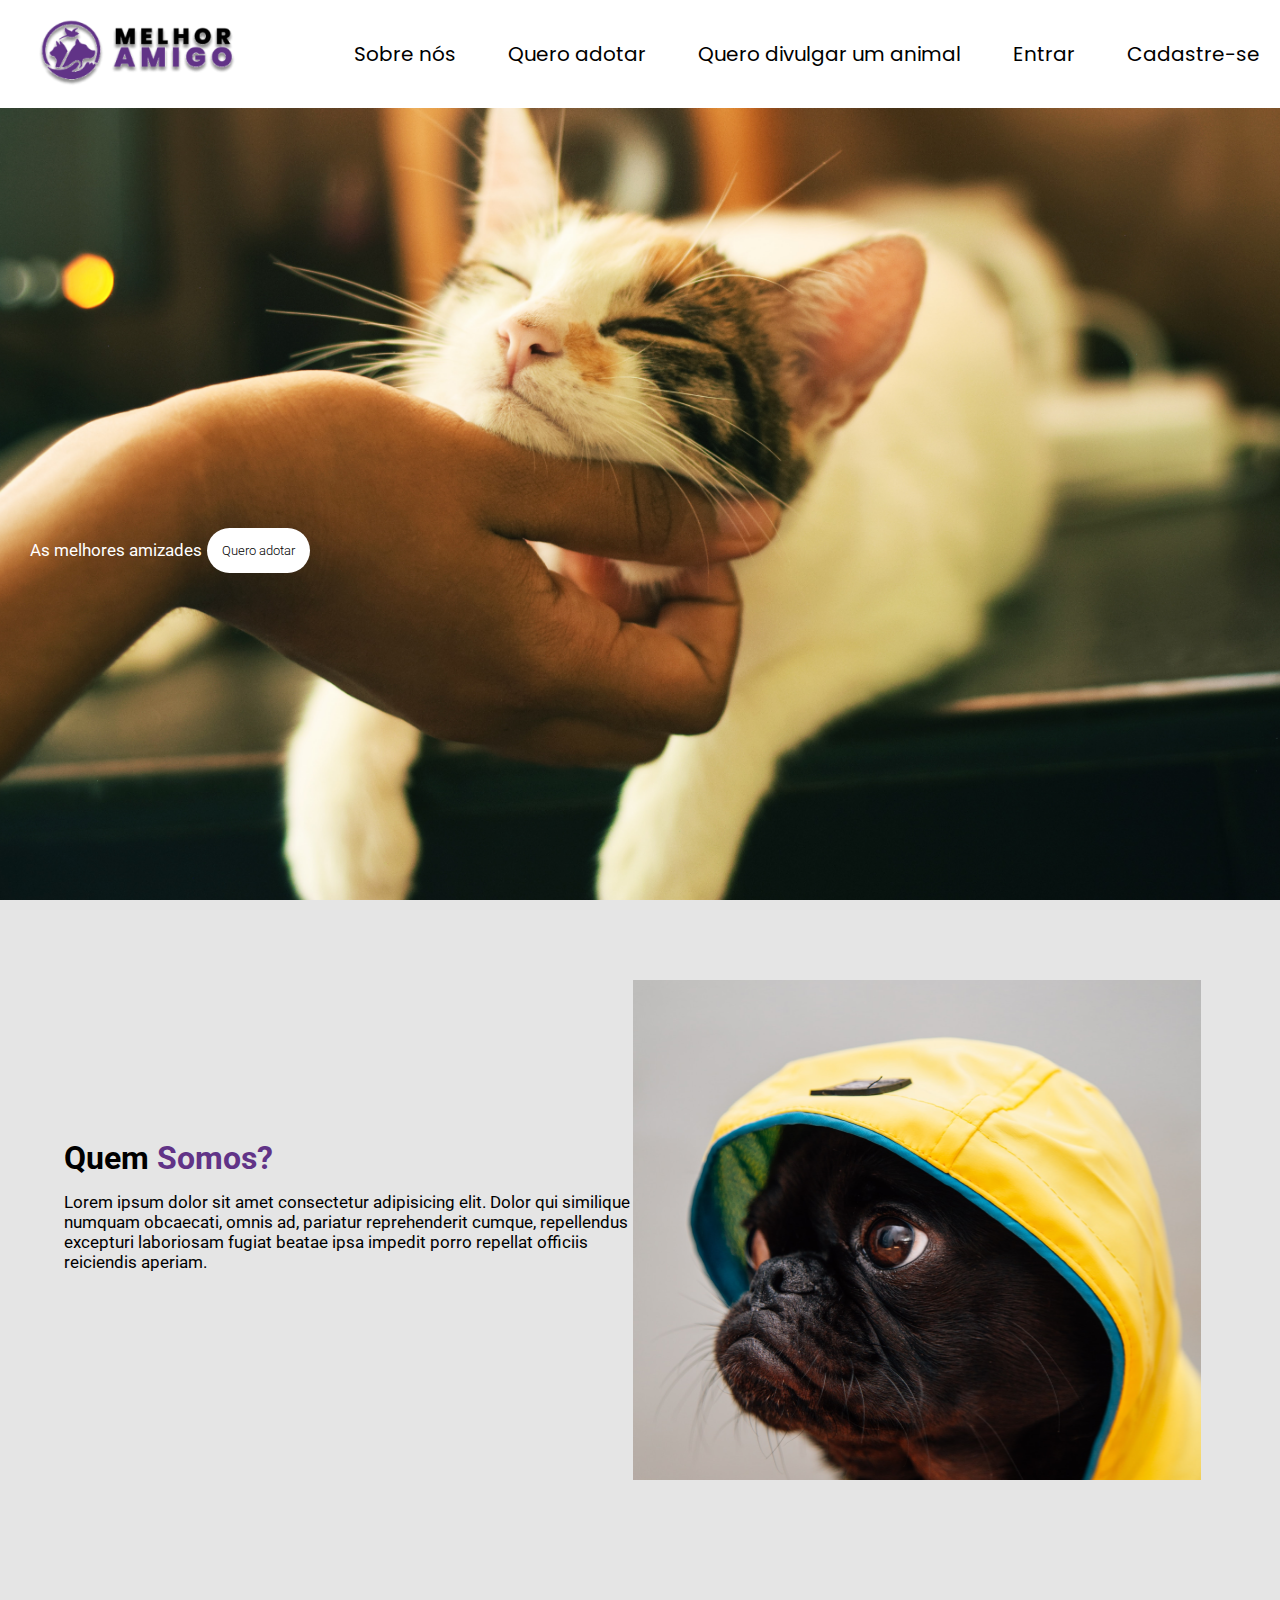
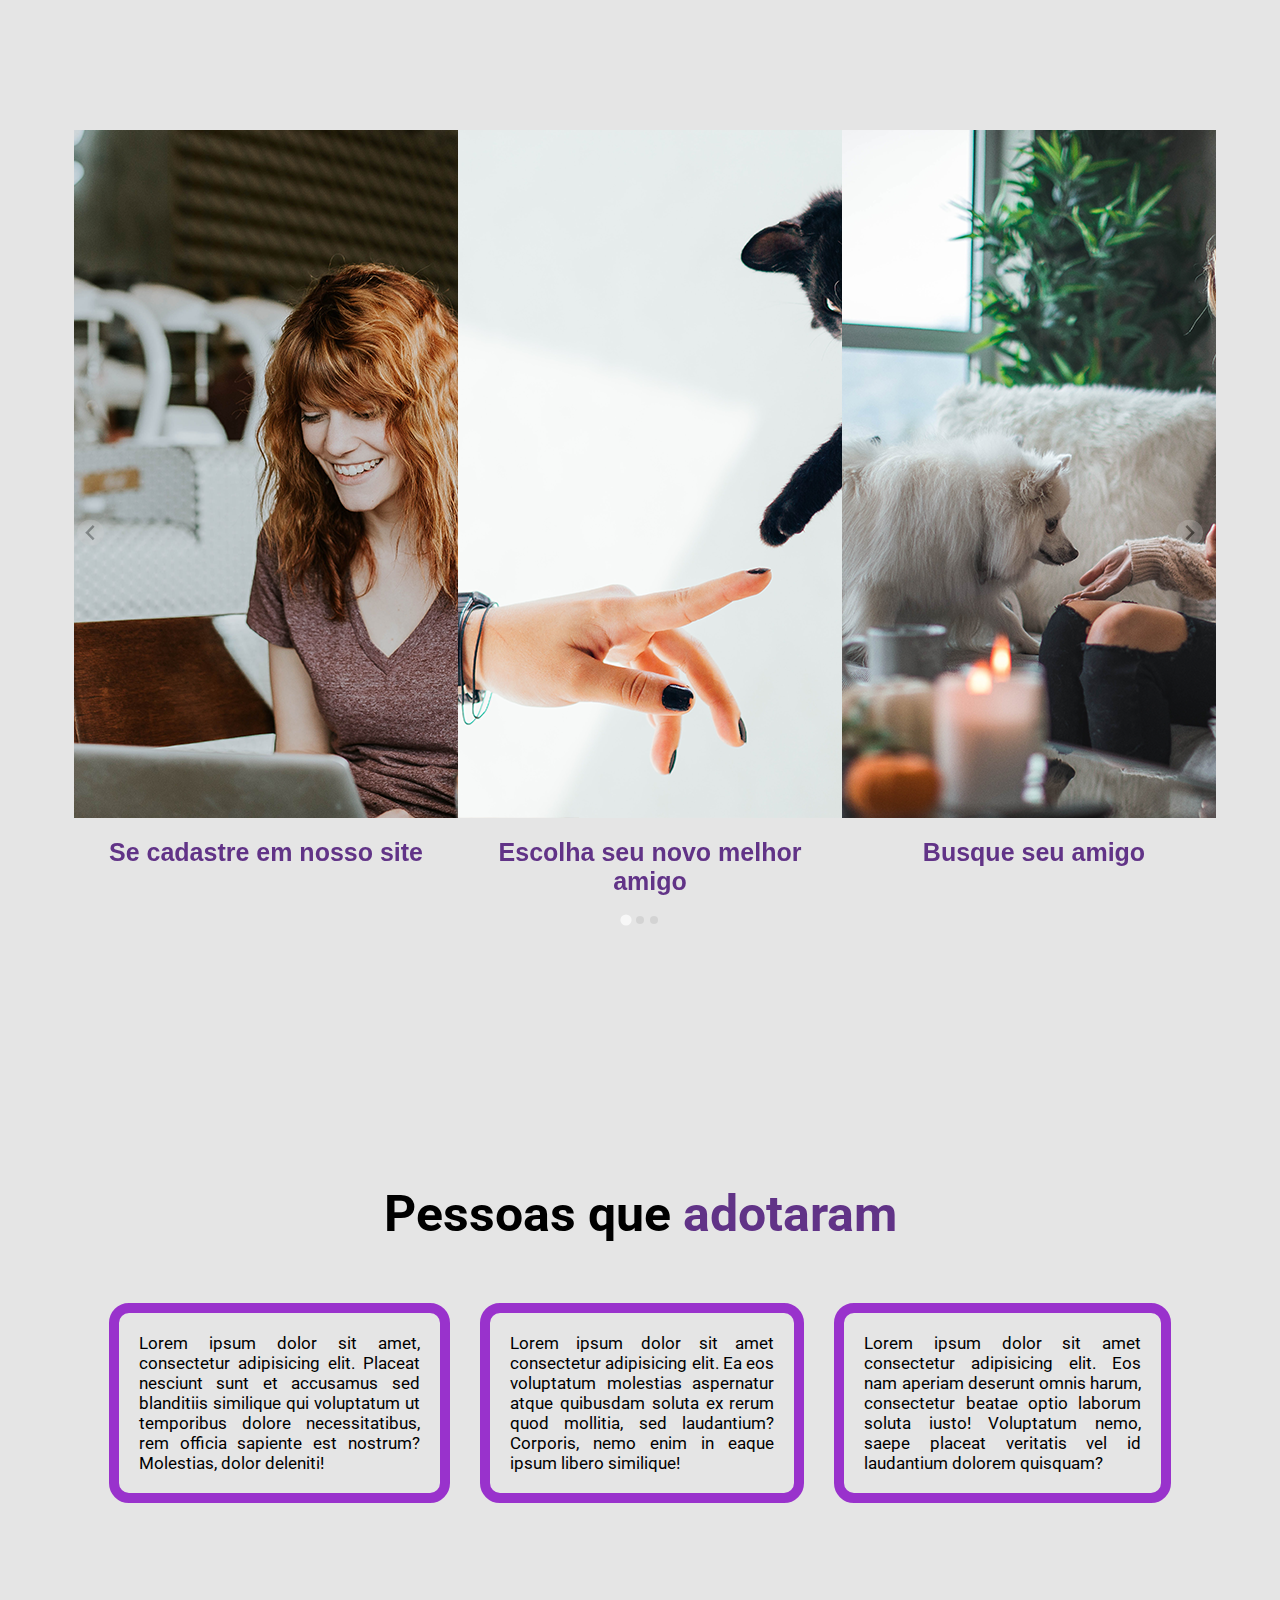
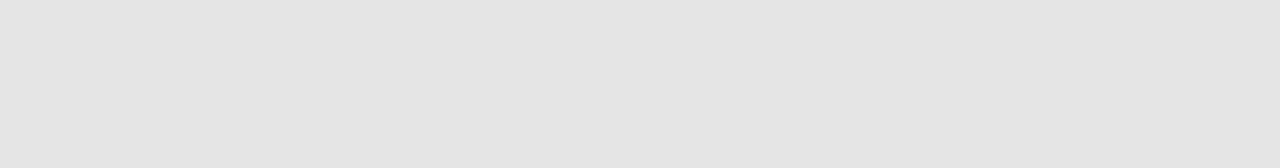
==== index.html @ 6ca3d90c "ajustes na barra de navegação" ====
<!DOCTYPE html>
<html lang="pt-br">

<head>
    <meta charset="UTF-8">
    <meta http-equiv="X-UA-Compatible" content="IE=edge">
    <meta name="viewport" content="width=device-width, initial-scale=1.0">
    <link rel="stylesheet" href="./styles/styles.css">
    <link rel="preconnect" href="https://fonts.googleapis.com">
    <link rel="preconnect" href="https://fonts.gstatic.com" crossorigin>
    <link href="https://fonts.googleapis.com/css2?family=Roboto&display=swap" rel="stylesheet">
    <link rel="icon" type="image/x-icon" href="./imagens/favicon.png">
    <link rel="stylesheet" href="./splide/css/splide.min.css">
    <link rel="preconnect" href="https://fonts.googleapis.com">
    <link rel="preconnect" href="https://fonts.gstatic.com" crossorigin>
    <link href="https://fonts.googleapis.com/css2?family=Poppins&display=swap" rel="stylesheet">
    <script type="text/javascript" src="./splide/js/splide.min.js"></script>
    <title>Melhor amigo</title>
</head>
<body>
    <div class="navbar">
        <header>
            <nav>
                <a class="logo" href="#">
                    <img src="./imagens/logo2.png" alt="">
                </a>
                <div class="mobile-menu">
                    <div class="line1"></div>
                    <div class="line2"></div>
                    <div class="line3"></div>
                </div>
                <ul class="nav-list">
                    <li><a href="#">Sobre nós</a></li>
                    <li><a href="./pages/mostroario.html">Quero adotar</a></li>
                    <li><a href="./pages/login.html">Quero divulgar um animal</a></li>
                    <li><a href="./pages/login.html">Entrar</a></li>
                    <li><a href="./pages/cadastro.html">Cadastre-se</a></li>

                </ul>
            </nav>
        </header>
        <script src="./barra_navegação/mobile_navbar.js"></script>
    </div>
    <div class="header">
        <p> As melhores amizades</p>
        <button class="btn">Quero adotar</button>
    </div>
    <div class="container">
        <section class="about">
            <div class="lado_texto">
                <h1>Quem <span class="destaque">Somos?</span></h1>
                <p>Lorem ipsum dolor sit amet consectetur adipisicing elit. Dolor qui similique numquam obcaecati, omnis ad, pariatur reprehenderit cumque, repellendus excepturi laboriosam fugiat beatae ipsa impedit porro repellat officiis reiciendis aperiam.</p>
            </div>
            <div class="lado_imagem">
            </div>
        </section>
        <section class="splide" style="margin: 50px 0;" aria-label="Splide Basic HTML Example">
            <div class="splide__track">
                <ul class="splide__list">
                    <li class="splide__slide">
                        <a href="/pages/login.html">
                            <img src="imagens/Slide 1.png">
                            <h2 style="text-align: center; position: relative; left: 10px; padding: 10px; margin: 10px;">Se cadastre em nosso site</h2>
                        </a>
                    </li>
                    <li class="splide__slide">
                        <a href="#">
                            <img src="imagens/Slide 2.png">
                            <h2 style="text-align: center; position: relative; left: 10px; padding: 10px; margin: 10px;">Escolha seu novo melhor amigo</h2>
                        </a>
                    </li>
                    <li class="splide__slide">
                        <a href="#">
                            <img src="imagens/Slide 3.png">
                            <h2 style="text-align: center; position: relative; left: 10px; padding: 10px; margin: 10px;">Busque seu amigo</h2>
                        </a>
                    </li>

                </ul>
            </div>
        </section>
        <div class="area_comentarios">
            <h1>Pessoas que <span class="destaque">adotaram</span></h1>
        
            <div class="comentarios">
                <div class="com1">
                    
                    <p>
                        Lorem ipsum dolor sit amet, consectetur adipisicing elit. Placeat nesciunt sunt et accusamus sed blanditiis similique qui voluptatum ut temporibus dolore necessitatibus, rem officia sapiente est nostrum? Molestias, dolor deleniti!
                    </p>
                </div>
                <div class="com2">
                    <p>
                        Lorem ipsum dolor sit amet consectetur adipisicing elit. Ea eos voluptatum molestias aspernatur atque quibusdam soluta ex rerum quod mollitia, sed laudantium? Corporis, nemo enim in eaque ipsum libero similique!
                    </p>
                </div>
                <div class="com3">
                    <p>
                        Lorem ipsum dolor sit amet consectetur adipisicing elit. Eos nam aperiam deserunt omnis harum, consectetur beatae optio laborum soluta iusto! Voluptatum nemo, saepe placeat veritatis vel id laudantium dolorem quisquam?
                    </p>
                </div>

            </div>
        </div>
    </div>
</body>

</html>

<script>
    new Splide('.splide').mount();
    var splide = new Splide('.splide', {
        perPage: 3,
        rewind: true,
        breakpoints: {
            770: {
                perPage: 2,
            },
            500: {
                perPage: 1,
            },
        }
    });

    splide.mount();
</script>
---- styles/styles.css ----
@charset "UTF-8";
/*-----------------inicializando geral-----------------*/
/* inicializando variaveis */
* {
  margin: 0;
  padding: 0;
  -webkit-box-sizing: border-box;
          box-sizing: border-box;
}

h1 {
  font-size: 30px;
}

h2 {
  font-size: 25px;
}

h3 {
  font-size: 20px;
}

h4 {
  font-size: 17px;
}

p {
  font-size: 17px;
}

a {
  color: #613387;
  text-decoration: none;
  font-size: 15px;
  font-family: 'Montserrat', sans-serif;
  margin: 10px;
}

.destaque {
  color: #613387;
}

/*-----------------Fim geral-----------------*/
/*-----------------incializando cadastro-----------------*/
.main {
  display: -webkit-box;
  display: -ms-flexbox;
  display: flex;
}

@media screen and (max-width: 480px) {
  .main {
    -webkit-box-orient: vertical;
    -webkit-box-direction: normal;
        -ms-flex-direction: column;
            flex-direction: column;
  }
}

.main .lado_direito {
  width: 50%;
  background-image: url("../imagens/imagem_login.jpg");
  height: 100vh;
  background-position: center;
  background-size: cover;
}

@media screen and (max-width: 768px) {
  .main .lado_direito {
    width: 20%;
  }
}

@media screen and (max-width: 480px) {
  .main .lado_direito {
    width: 100%;
    height: 100px;
  }
}

.main .lado_esquerdo {
  display: -webkit-box;
  display: -ms-flexbox;
  display: flex;
  width: 50%;
  background-color: #E5E5E5;
  -webkit-box-orient: vertical;
  -webkit-box-direction: normal;
      -ms-flex-direction: column;
          flex-direction: column;
  -webkit-box-pack: center;
      -ms-flex-pack: center;
          justify-content: center;
  text-align: center;
  -webkit-box-align: center;
      -ms-flex-align: center;
          align-items: center;
  vertical-align: middle;
}

@media screen and (max-width: 768px) {
  .main .lado_esquerdo {
    width: 80%;
  }
}

@media screen and (max-width: 480px) {
  .main .lado_esquerdo {
    width: 100%;
    height: calc(100vh - 100px);
  }
}

.main .lado_esquerdo .logo img {
  width: 50%;
}

.main .lado_esquerdo form {
  display: -webkit-box;
  display: -ms-flexbox;
  display: flex;
  -webkit-box-orient: vertical;
  -webkit-box-direction: normal;
      -ms-flex-direction: column;
          flex-direction: column;
  width: 50%;
}

.main .lado_esquerdo form p {
  font-size: small;
}

.main .lado_esquerdo form a {
  font-size: small;
}

.main .lado_esquerdo form input {
  padding: 15px;
  margin: 5px;
  border-radius: 999px;
  outline: none;
  border: none;
  font-family: 'Montserrat', sans-serif;
  font-weight: 300;
}

.main .lado_esquerdo form .btn {
  background-color: #613387;
  padding: 15px;
  color: #fff;
  border-radius: 999px;
  border: none;
  outline: none;
  margin: 5px;
  font-family: 'Montserrat', sans-serif;
  font-weight: 300;
}

.main .lado_esquerdo form .btn:hover {
  background-color: #391e50;
}

/*-----------------Fim cadastro-----------------*/
/*-----------------incializando mostroario-----------------*/
/* barra de navegação mostroario */
body {
  font-family: 'Roboto', sans-serif;
  background-color: #E5E5E5;
  overflow-x: hidden;
}

.navbar nav {
  z-index: 1;
  display: -webkit-box;
  display: -ms-flexbox;
  display: flex;
  -ms-flex-pack: distribute;
      justify-content: space-around;
  -webkit-box-align: center;
      -ms-flex-align: center;
          align-items: center;
  background-color: white;
  height: 12vh;
  width: 100%;
  position: absolute;
  top: 0;
}

.navbar .logo {
  margin-left: 0px;
}

.navbar .mobile-menu {
  display: none;
  cursor: pointer;
}

.navbar .mobile-menu div {
  width: 32px;
  height: 2px;
  background-color: #fff;
  margin: 8px;
}

.navbar a.hover {
  opacity: 0.7;
}

.navbar .nav-list2 {
  list-style: none;
  display: -webkit-box;
  display: -ms-flexbox;
  display: flex;
}

.navbar .nav-list2 li {
  letter-spacing: 0px;
  margin-left: 32px;
  font-size: 15px;
}

.navbar .nav-list2 li a {
  font-family: 'Poppins', sans-serif;
  font-size: 15px !important;
}

.navbar a {
  color: #000000;
  text-decoration: none;
  margin-top: 70px;
}

/* estilo dos cards */
.cards {
  display: -webkit-box;
  display: -ms-flexbox;
  display: flex;
  -ms-flex-wrap: wrap;
      flex-wrap: wrap;
  -webkit-box-pack: center;
      -ms-flex-pack: center;
          justify-content: center;
}

.cards .card {
  margin: 0 20px;
  margin-top: 100px;
  width: 20%;
  min-width: 200px;
  background-color: white;
  border-radius: 10px;
}

.cards .card a {
  color: black;
  margin: 0;
  padding: 0;
}

.cards .card .img_card {
  width: 100%;
}

.cards .card .img_card img {
  border-radius: 10px 10px 0 0;
  width: 100%;
}

.cards .card .texto_card {
  padding: 10px;
}

.cards .card .texto_card h3 {
  color: #613387;
  text-transform: uppercase;
  margin-bottom: 5px;
}

/* adaptação da barra de navegação para celular ou tablet */
@media (max-width: 768px) {
  .navbar .nav-list2 {
    z-index: 1;
    position: absolute;
    top: 8vh;
    right: 0;
    width: 50vw;
    height: 95vh;
    position: fixed;
    background-color: #DDA0DD;
    -webkit-box-orient: vertical;
    -webkit-box-direction: normal;
        -ms-flex-direction: column;
            flex-direction: column;
    -webkit-box-align: center;
        -ms-flex-align: center;
            align-items: center;
    -ms-flex-pack: distribute;
        justify-content: space-around;
    -webkit-transform: translate(100%);
            transform: translate(100%);
    -webkit-transition: -webkit-transform 0.3 ease-in;
    transition: -webkit-transform 0.3 ease-in;
    transition: transform 0.3 ease-in;
    transition: transform 0.3 ease-in, -webkit-transform 0.3 ease-in;
  }
  .navbar .nav-list2 li {
    margin-left: 0;
    opacity: 0;
  }
  .navbar .nav-list2 .mobile-menu {
    display: block;
  }
  .navbar .mobile-menu {
    display: block;
  }
  .navbar .nav-list.active {
    -webkit-transform: translate(0);
            transform: translate(0);
  }
}

@-webkit-keyframes navLinkFade {
  from {
    opacity: 0;
    -webkit-transform: translate(50px);
            transform: translate(50px);
  }
  to {
    opacity: 1;
    -webkit-transform: translateX(0);
            transform: translateX(0);
  }
}

@keyframes navLinkFade {
  from {
    opacity: 0;
    -webkit-transform: translate(50px);
            transform: translate(50px);
  }
  to {
    opacity: 1;
    -webkit-transform: translateX(0);
            transform: translateX(0);
  }
}

/*-----------------Fim mostroario-----------------*/
/*-----------------inicializando Login-----------------*/
.main {
  display: -webkit-box;
  display: -ms-flexbox;
  display: flex;
}

@media screen and (max-width: 480px) {
  .main {
    -webkit-box-orient: vertical;
    -webkit-box-direction: normal;
        -ms-flex-direction: column;
            flex-direction: column;
  }
}

.main .lado_direito {
  width: 50%;
  background-image: url("../imagens/imagem_login.jpg");
  height: 100vh;
  background-position: center;
  background-size: cover;
}

@media screen and (max-width: 768px) {
  .main .lado_direito {
    width: 20%;
  }
}

@media screen and (max-width: 480px) {
  .main .lado_direito {
    width: 100%;
    height: 100px;
  }
}

.main .lado_esquerdo {
  display: -webkit-box;
  display: -ms-flexbox;
  display: flex;
  width: 50%;
  background-color: #E5E5E5;
  -webkit-box-orient: vertical;
  -webkit-box-direction: normal;
      -ms-flex-direction: column;
          flex-direction: column;
  -webkit-box-pack: center;
      -ms-flex-pack: center;
          justify-content: center;
  text-align: center;
  -webkit-box-align: center;
      -ms-flex-align: center;
          align-items: center;
  vertical-align: middle;
}

@media screen and (max-width: 768px) {
  .main .lado_esquerdo {
    width: 80%;
  }
}

@media screen and (max-width: 480px) {
  .main .lado_esquerdo {
    width: 100%;
    height: calc(100vh - 100px);
  }
}

.main .lado_esquerdo .logo img {
  width: 50%;
}

.main .lado_esquerdo form {
  display: -webkit-box;
  display: -ms-flexbox;
  display: flex;
  -webkit-box-orient: vertical;
  -webkit-box-direction: normal;
      -ms-flex-direction: column;
          flex-direction: column;
  width: 50%;
}

.main .lado_esquerdo form input {
  padding: 15px;
  margin: 5px;
  border-radius: 999px;
  outline: none;
  border: none;
  font-family: 'Montserrat', sans-serif;
  font-weight: 300;
}

.main .lado_esquerdo form .btn {
  background-color: #613387;
  padding: 15px;
  color: #fff;
  border-radius: 999px;
  border: none;
  outline: none;
  margin: 5px;
  font-family: 'Montserrat', sans-serif;
  font-weight: 300;
}

.main .lado_esquerdo form .btn:hover {
  background-color: #391e50;
}

/*-----------------Fim Login-----------------*/
/*-----------------inicializando index-----------------*/
body {
  font-family: 'Roboto', sans-serif;
  background-color: #E5E5E5;
  overflow-x: hidden;
}

/*Menu*/
.navbar nav {
  z-index: 1;
  position: fixed;
  display: -webkit-box;
  display: -ms-flexbox;
  display: flex;
  -ms-flex-pack: distribute;
      justify-content: space-around;
  -webkit-box-align: center;
      -ms-flex-align: center;
          align-items: center;
  background-color: white;
  height: 12vh;
  width: 100%;
}

.navbar .logo {
  margin-left: 0px;
}

.navbar .logo img {
  width: 270px;
}

.navbar .mobile-menu {
  display: none;
  cursor: pointer;
}

.navbar .mobile-menu div {
  width: 32px;
  height: 2px;
  background-color: black;
  margin: 8px;
}

.navbar a.hover {
  opacity: 0.7;
}

.navbar .nav-list {
  list-style: none;
  display: -webkit-box;
  display: -ms-flexbox;
  display: flex;
}

.navbar .nav-list li {
  letter-spacing: 0px;
  margin-left: 32px;
}

.navbar .nav-list li a {
  font-family: 'Poppins', sans-serif;
  font-size: 20px !important;
}

.navbar a {
  color: #000000;
  text-decoration: none;
  margin-top: 70px;
}

/*Header*/
.header {
  display: -webkit-box;
  display: -ms-flexbox;
  display: flex;
  background-image: url(../imagens/imagem_fundo2.jpg);
  background-size: cover;
  background-position: center;
  width: 100%;
  height: 100vh;
  -webkit-box-align: center;
      -ms-flex-align: center;
          align-items: center;
  -webkit-box-pack: first baseline;
      -ms-flex-pack: first baseline;
          justify-content: first baseline;
  font-size: 30px;
  padding-left: 30px;
  padding-top: 200px;
}

.header p {
  color: #fff;
}

.header .btn {
  background-color: white;
  font-family: 'Roboto', sans-serif;
  padding: 15px;
  color: #000000;
  border-radius: 999px;
  border: none;
  outline: none;
  margin: 5px;
  font-weight: 300;
}

.header .btn:hover {
  background-color: #391e50;
}

.container {
  max-width: 1200px;
  width: 90%;
  margin: 0 auto;
  padding-top: 80px;
  /*------Sessão sobre nós-------*/
  /* comentarios */
}

.container .about {
  display: -webkit-box;
  display: -ms-flexbox;
  display: flex;
  -webkit-box-align: center;
      -ms-flex-align: center;
          align-items: center;
  -ms-flex-wrap: wrap;
      flex-wrap: wrap;
  -webkit-box-pack: center;
      -ms-flex-pack: center;
          justify-content: center;
  -webkit-box-orient: horizontal;
  -webkit-box-direction: normal;
      -ms-flex-direction: row;
          flex-direction: row;
  margin-right: 15px;
  margin-bottom: 250px;
  /* carrosel */
}

.container .about .lado_texto {
  width: 50%;
  min-width: 500px;
  padding-bottom: 50px;
}

@media (max-width: 768px) {
  .container .about .lado_texto {
    width: 100%;
    padding: 50px;
  }
}

.container .about .lado_texto h1 {
  font-size: 2rem;
}

.container .about .lado_texto p {
  margin-top: 15px;
}

.container .about .lado_imagem {
  width: 50%;
  height: 500px;
  background-color: white;
  background-image: url(../imagens/imagem_cachorro_touca2.png);
}

@media (max-width: 768px) {
  .container .about .lado_imagem {
    width: 100%;
    height: 400px;
  }
}

.container .about .splide {
  z-index: 0;
  margin: 50px 0 !important;
}

.container .area_comentarios {
  margin: 30px;
  margin-top: 250px;
  margin-bottom: 250px;
}

.container .area_comentarios h1 {
  text-align: center;
  font-size: 50px;
}

.container .area_comentarios .comentarios {
  display: -webkit-box;
  display: -ms-flexbox;
  display: flex;
}

.container .area_comentarios .comentarios div {
  text-align: justify;
  margin: 15px;
  border: 10px solid #9932CC;
  border-radius: 20px;
  padding: 20px;
  margin-top: 60px;
}

/* adaptaçã para celular */
@media (max-width: 768px) {
  .navbar .nav-list {
    z-index: 1;
    position: absolute;
    top: 8vh;
    right: 0;
    width: 50vw;
    height: 95vh;
    position: fixed;
    background-color: white;
    -webkit-box-orient: vertical;
    -webkit-box-direction: normal;
        -ms-flex-direction: column;
            flex-direction: column;
    -webkit-box-align: center;
        -ms-flex-align: center;
            align-items: center;
    -ms-flex-pack: distribute;
        justify-content: space-around;
    -webkit-transform: translate(100%);
            transform: translate(100%);
    -webkit-transition: -webkit-transform 0.3 ease-in;
    transition: -webkit-transform 0.3 ease-in;
    transition: transform 0.3 ease-in;
    transition: transform 0.3 ease-in, -webkit-transform 0.3 ease-in;
  }
  .navbar .nav-list li {
    margin-left: 0;
    opacity: 0;
  }
  .navbar .nav-list .mobile-menu {
    display: block;
  }
  .navbar .mobile-menu {
    display: block;
  }
  .navbar .nav-list.active {
    -webkit-transform: translate(0);
            transform: translate(0);
  }
}

@keyframes navLinkFade {
  from {
    opacity: 0;
    -webkit-transform: translate(50px);
            transform: translate(50px);
  }
  to {
    opacity: 1;
    -webkit-transform: translateX(0);
            transform: translateX(0);
  }
}

/*-----------------Fim index----------------*/
/*# sourceMappingURL=styles.css.map */
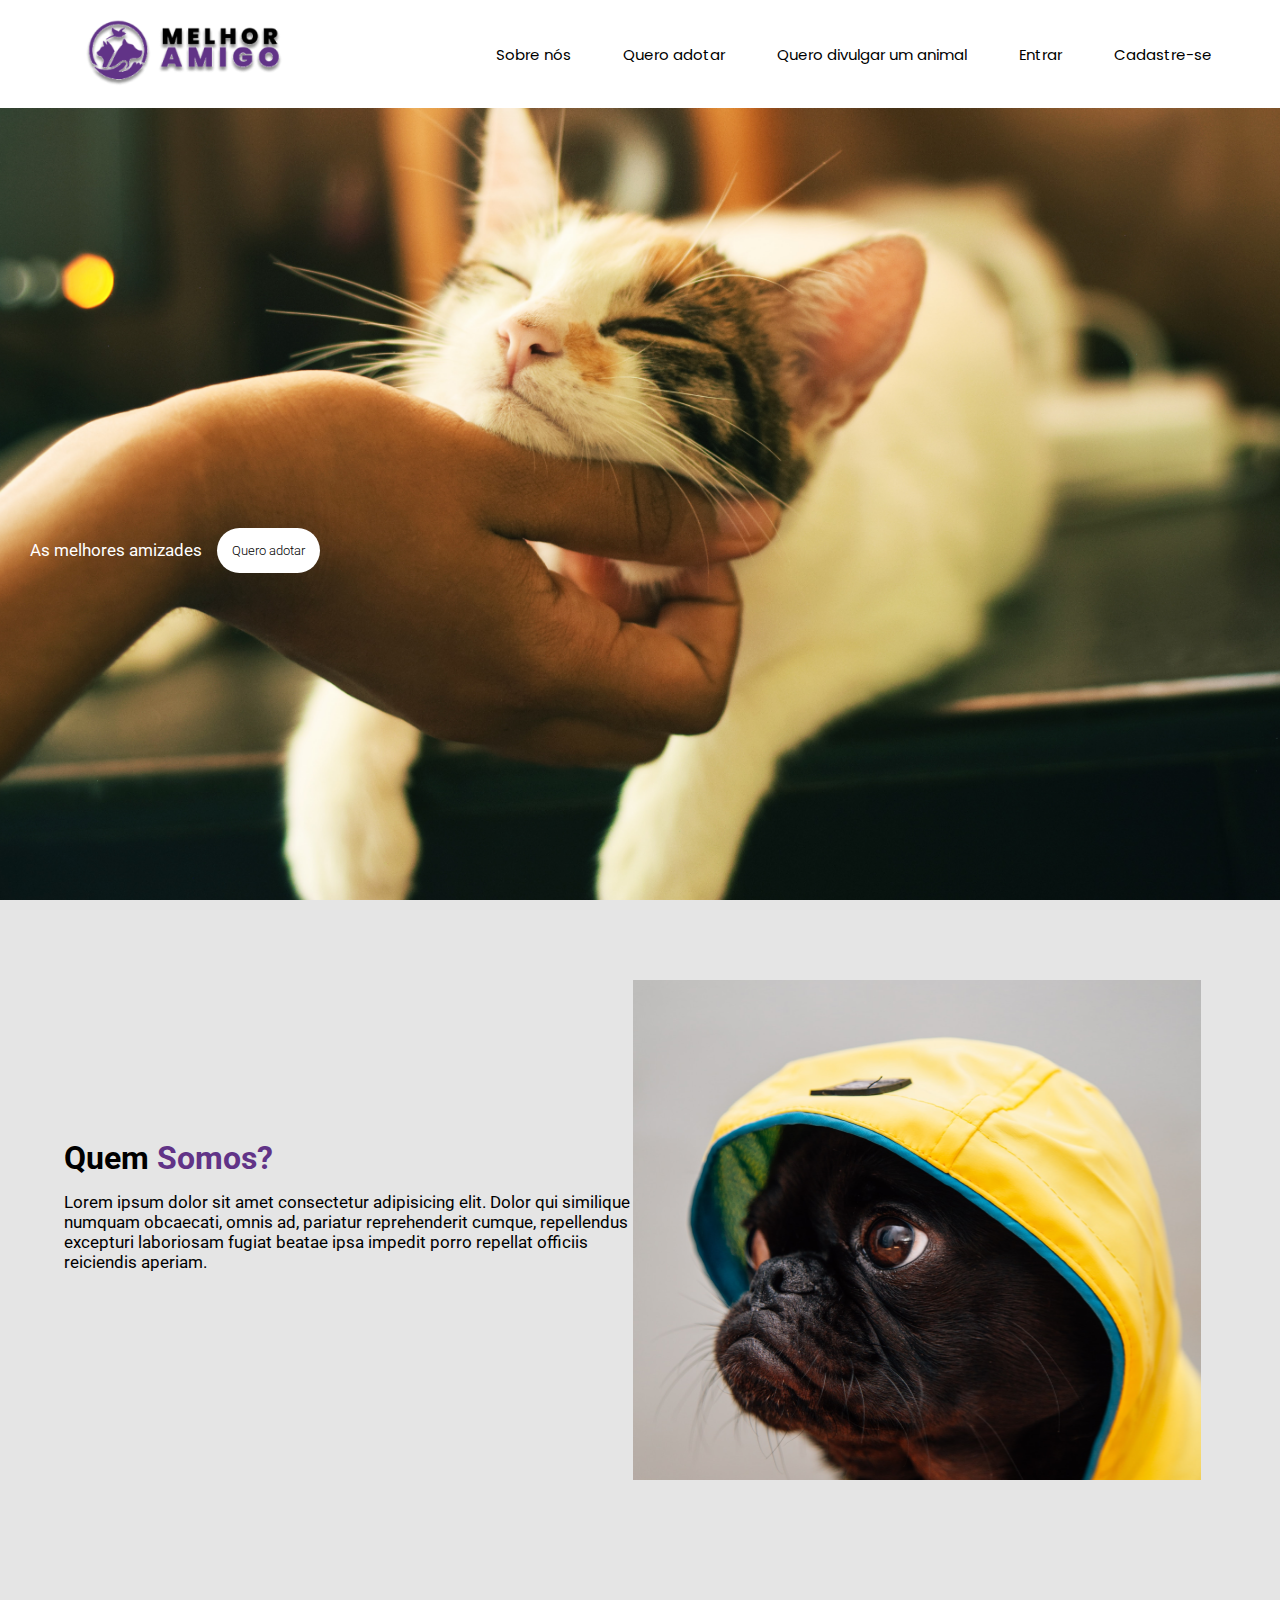
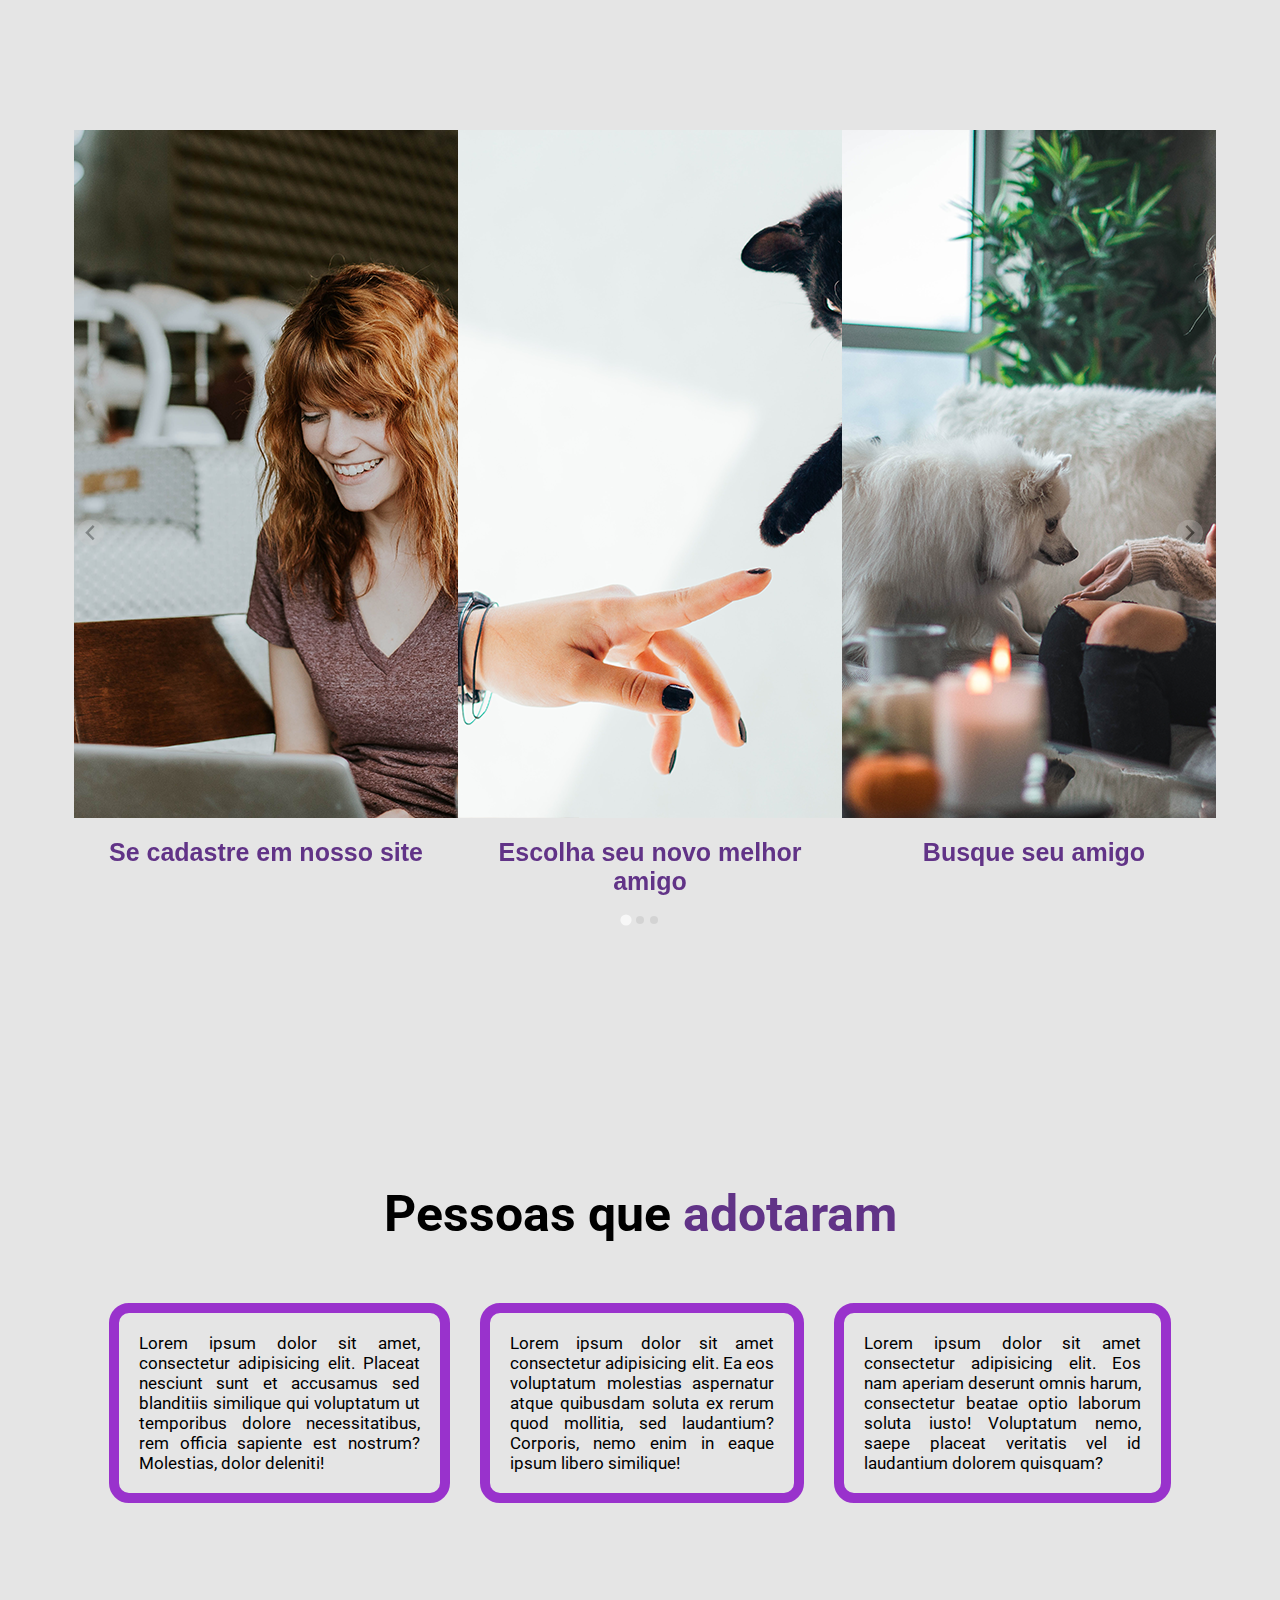
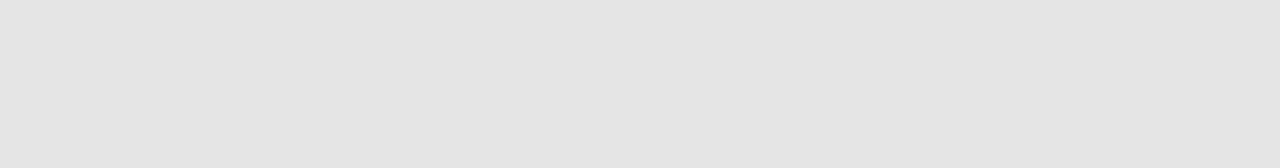
==== commit e2ca1ead: "criação da pagina dos animais" ====
--- a/index.html
+++ b/index.html
@@ -43,7 +43,9 @@
     </div>
     <div class="header">
         <p> As melhores amizades</p>
-        <button class="btn">Quero adotar</button>
+        <a href="./pages/mostroario.html">
+            <button class="btn">Quero adotar</button>
+        </a>
     </div>
     <div class="container">
         <section class="about">
--- a/styles/styles.css
+++ b/styles/styles.css
@@ -198,7 +198,7 @@
 .navbar .mobile-menu div {
   width: 32px;
   height: 2px;
-  background-color: #fff;
+  background-color: #000000;
   margin: 8px;
 }
 
@@ -221,7 +221,7 @@
 
 .navbar .nav-list2 li a {
   font-family: 'Poppins', sans-serif;
-  font-size: 15px !important;
+  font-size: 15px;
 }
 
 .navbar a {
@@ -520,7 +520,7 @@
 
 .navbar .nav-list li a {
   font-family: 'Poppins', sans-serif;
-  font-size: 20px !important;
+  font-size: 15px;
 }
 
 .navbar a {
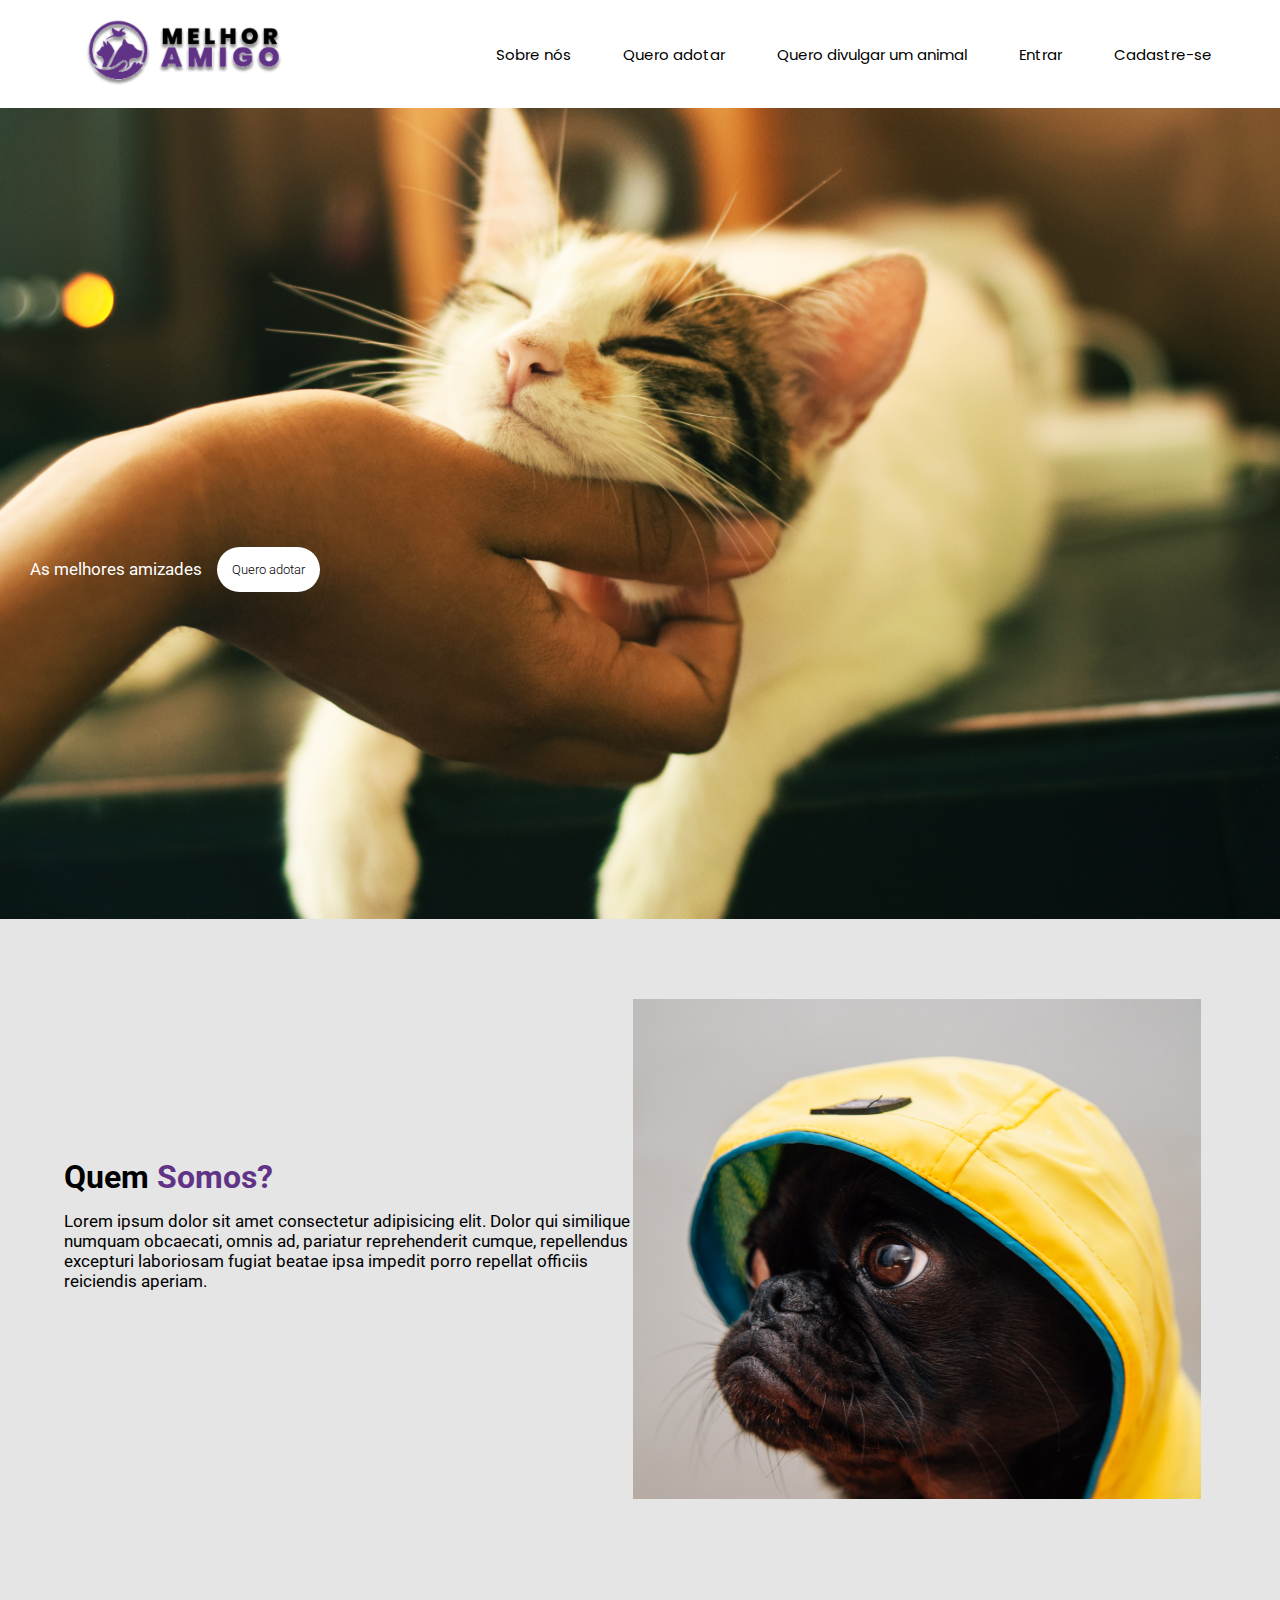
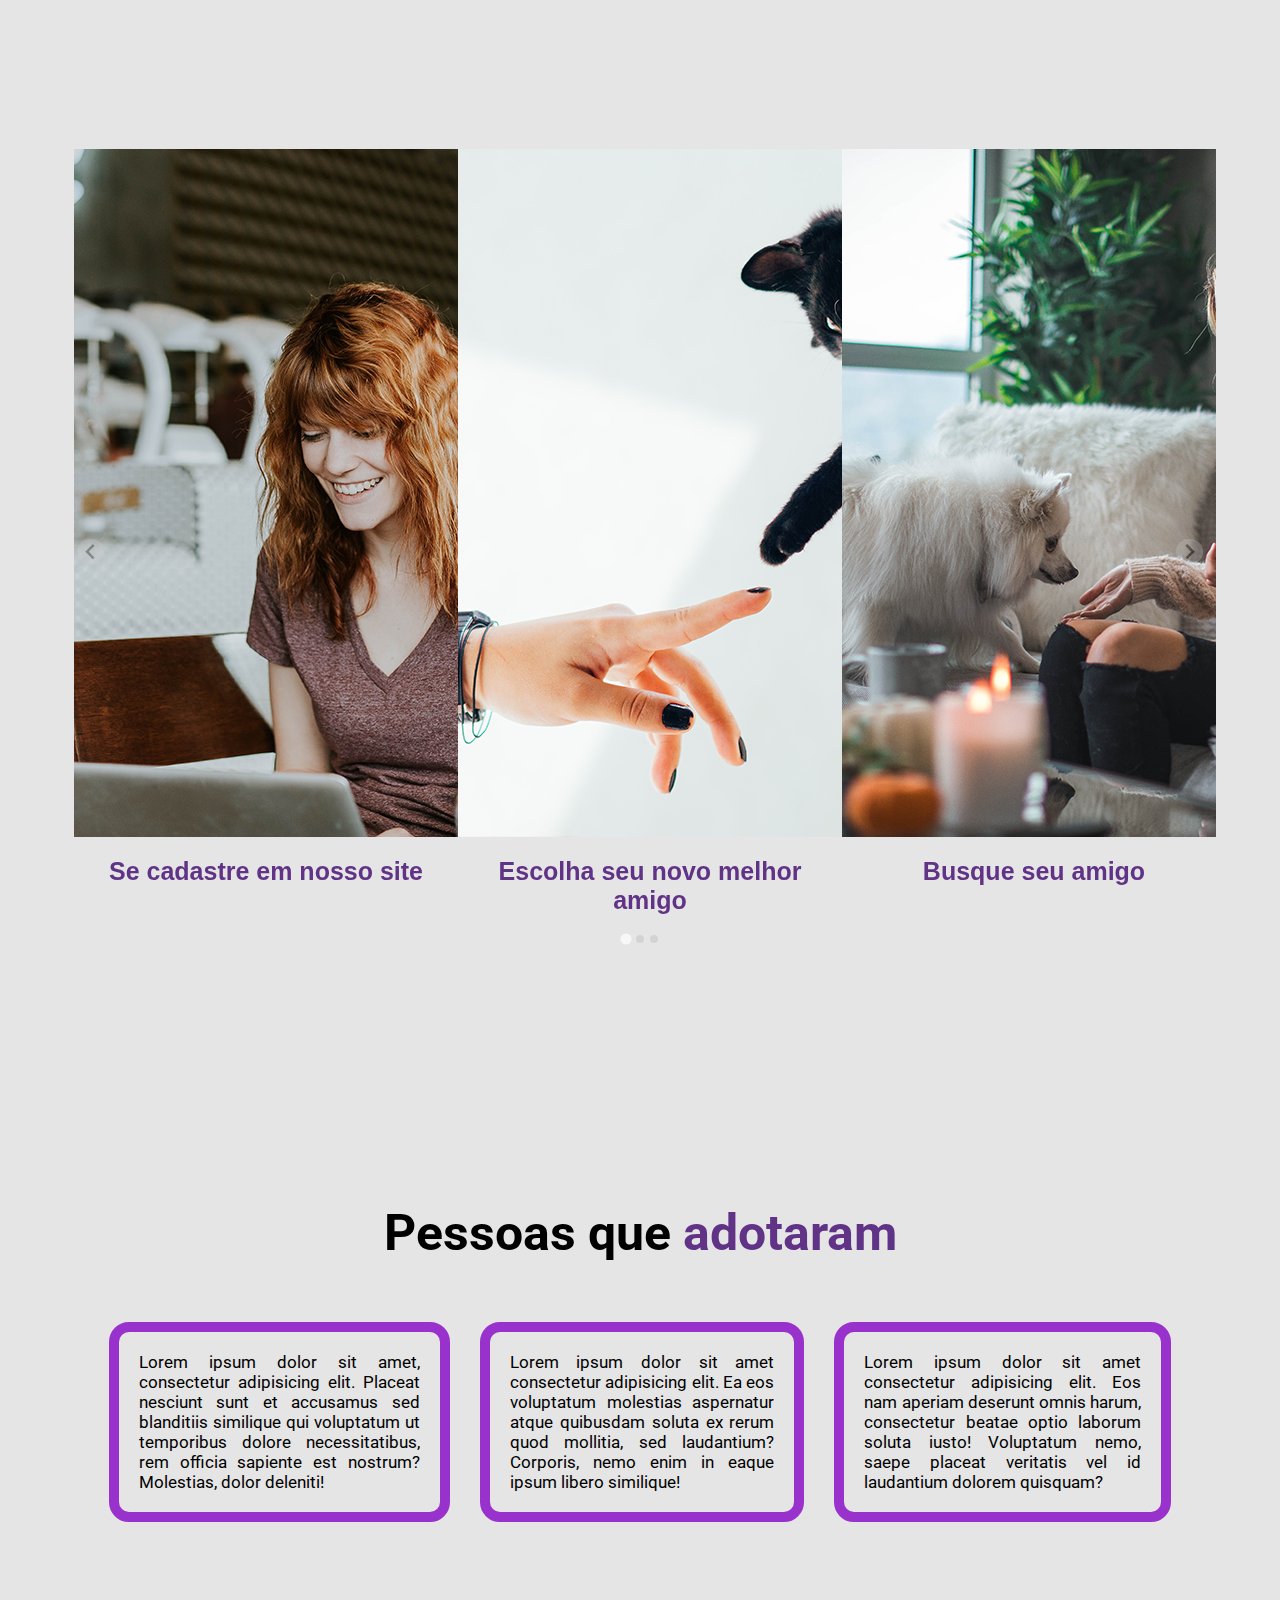
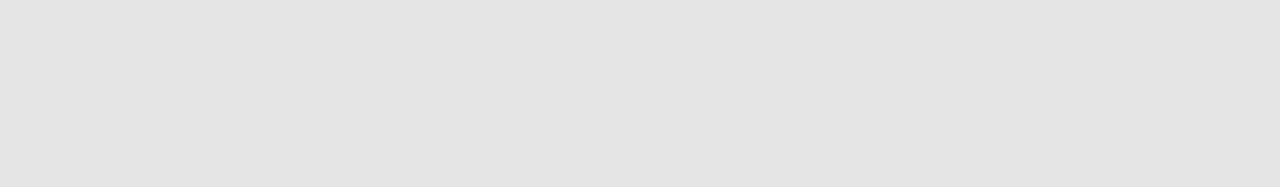
==== commit 0bd1e9c6: "Update index.html" ====
--- a/index.html
+++ b/index.html
@@ -19,7 +19,7 @@
 </head>
 <body>
     <div class="navbar">
-        <header>
+        <header>DFV
             <nav>
                 <a class="logo" href="#">
                     <img src="./imagens/logo2.png" alt="">
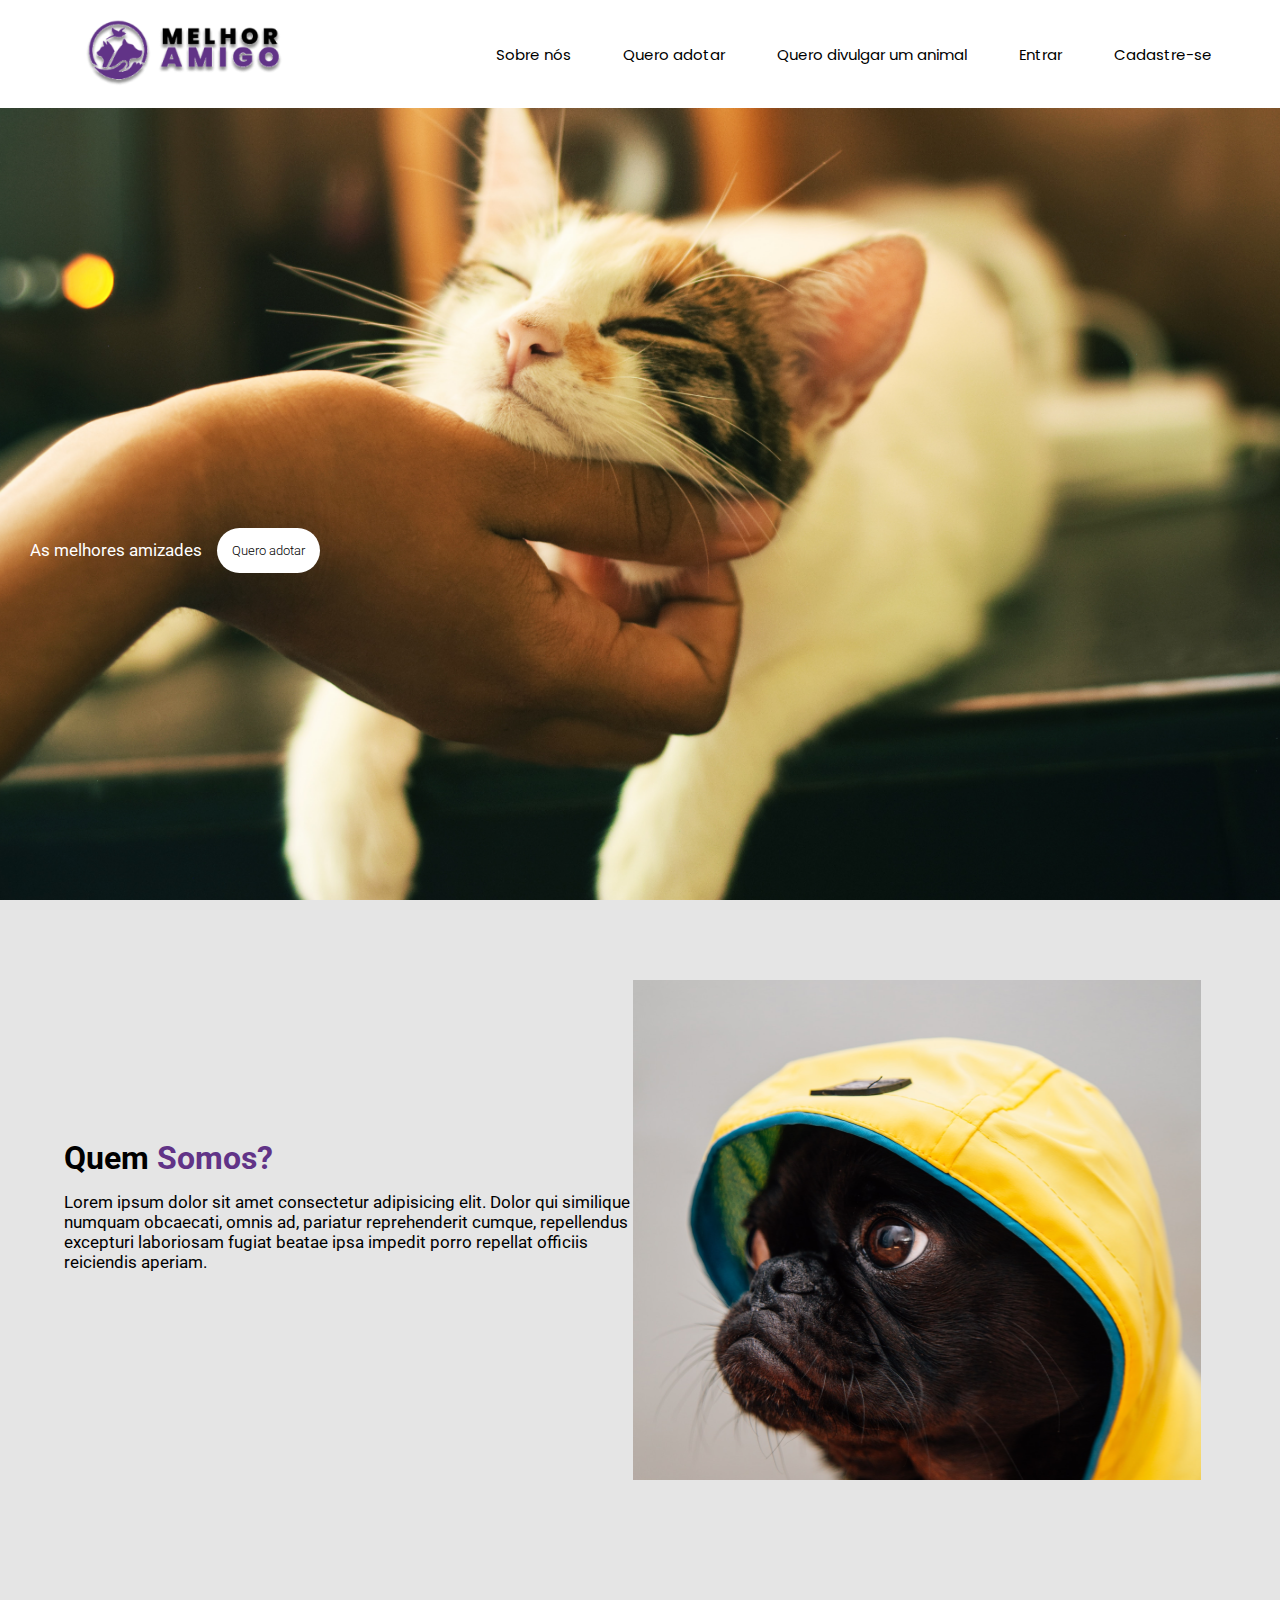
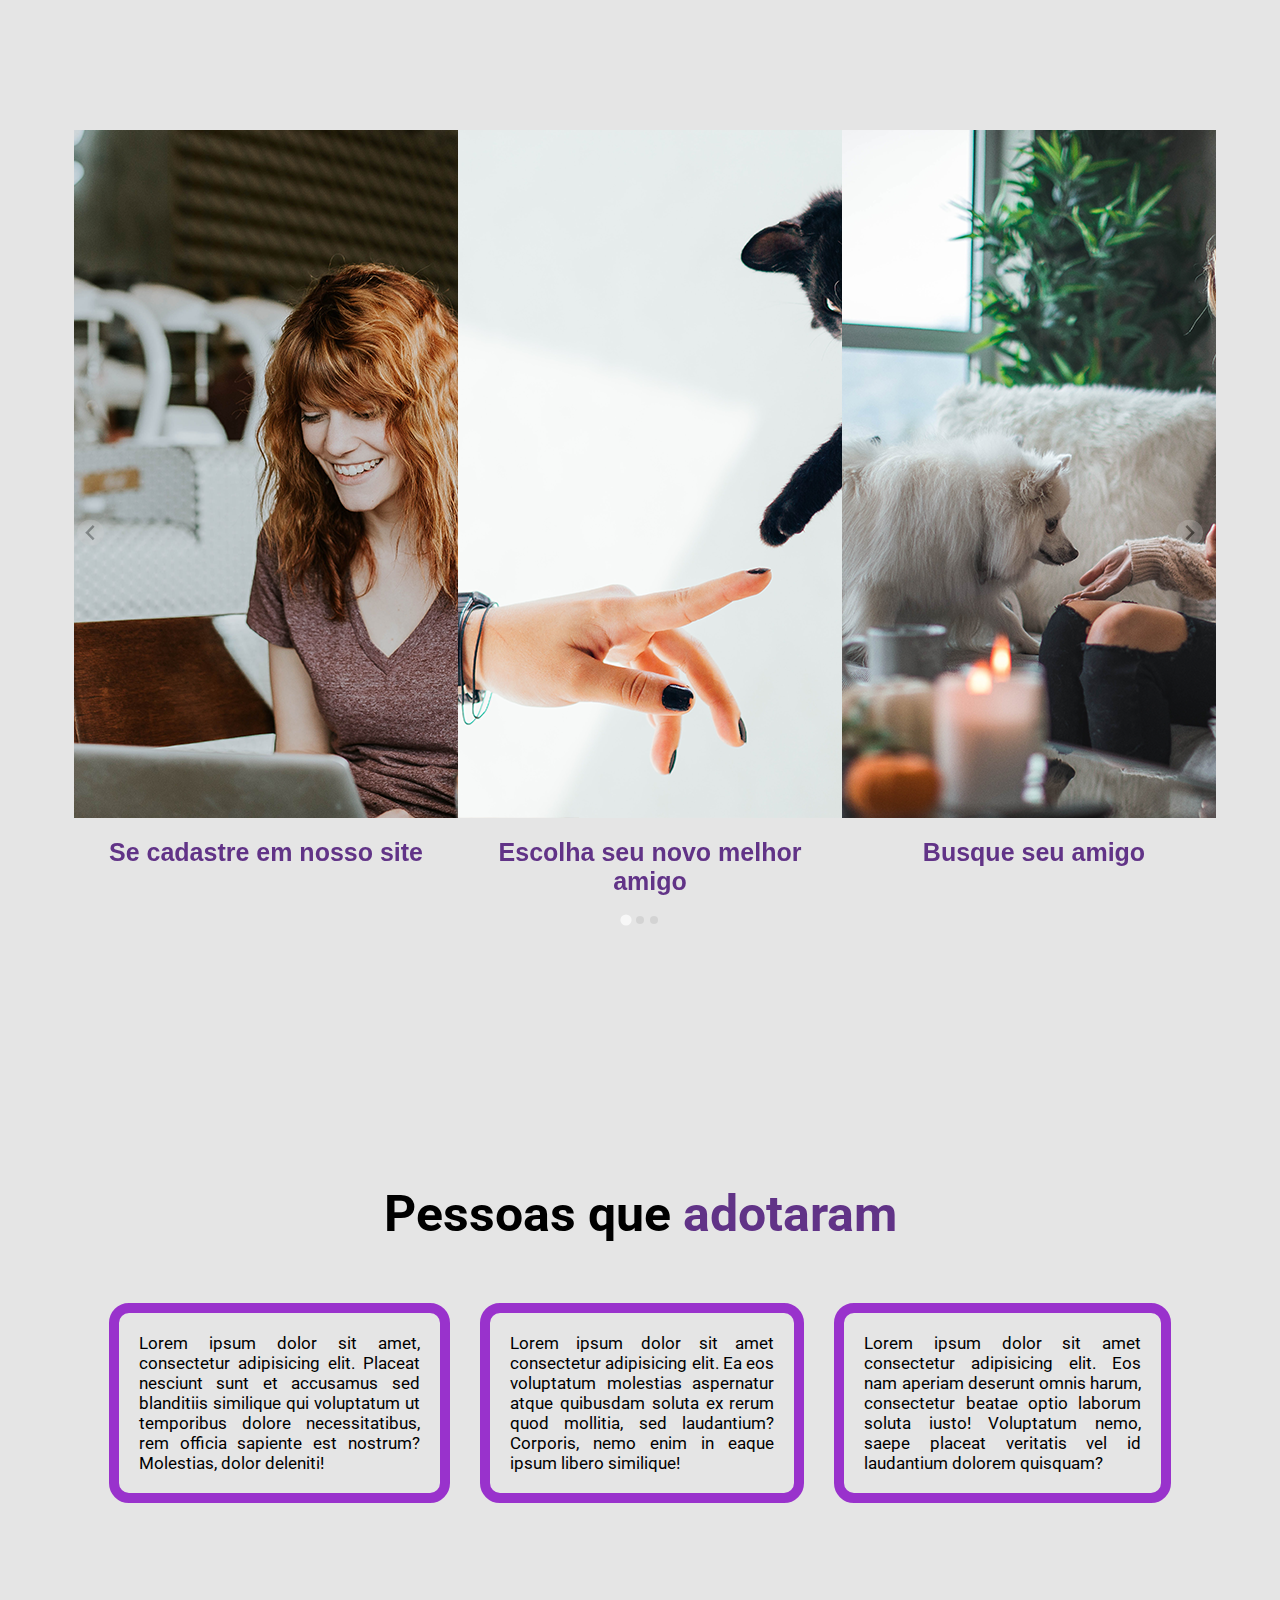
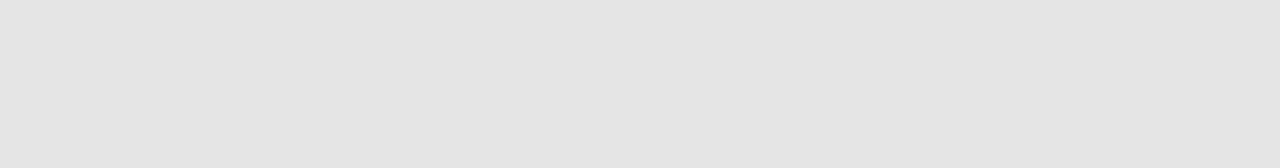
==== commit e828900e: "adição php" ====
--- a/index.html
+++ b/index.html
@@ -19,9 +19,9 @@
 </head>
 <body>
     <div class="navbar">
-        <header>DFV
+        <header>
             <nav>
-                <a class="logo" href="#">
+                <a class="logo" href="index.html">
                     <img src="./imagens/logo2.png" alt="">
                 </a>
                 <div class="mobile-menu">
@@ -60,19 +60,19 @@
             <div class="splide__track">
                 <ul class="splide__list">
                     <li class="splide__slide">
-                        <a href="/pages/login.html">
+                        <a href="pages/login.html">
                             <img src="imagens/Slide 1.png">
                             <h2 style="text-align: center; position: relative; left: 10px; padding: 10px; margin: 10px;">Se cadastre em nosso site</h2>
                         </a>
                     </li>
                     <li class="splide__slide">
-                        <a href="#">
+                        <a href="pages/mostroario.html">
                             <img src="imagens/Slide 2.png">
                             <h2 style="text-align: center; position: relative; left: 10px; padding: 10px; margin: 10px;">Escolha seu novo melhor amigo</h2>
                         </a>
                     </li>
                     <li class="splide__slide">
-                        <a href="#">
+                        <a href="pages/mostroario.html">
                             <img src="imagens/Slide 3.png">
                             <h2 style="text-align: center; position: relative; left: 10px; padding: 10px; margin: 10px;">Busque seu amigo</h2>
                         </a>
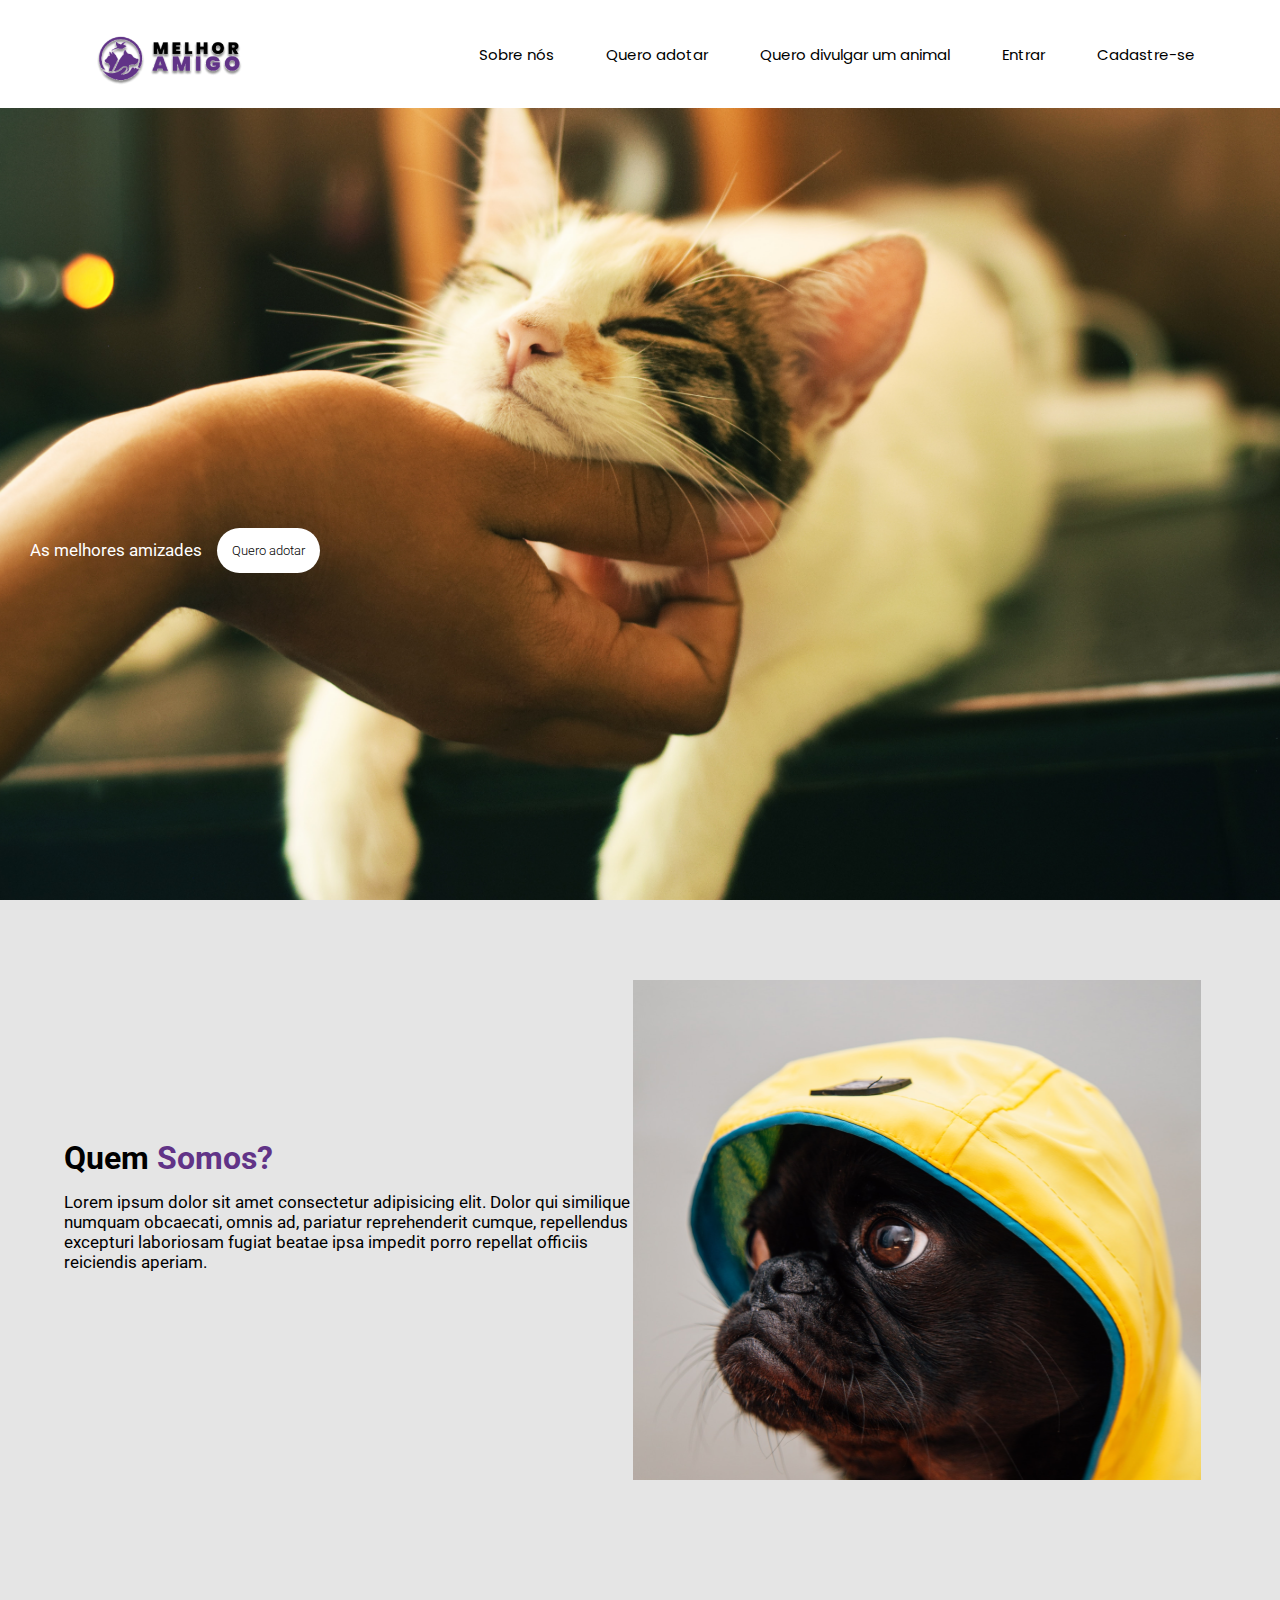
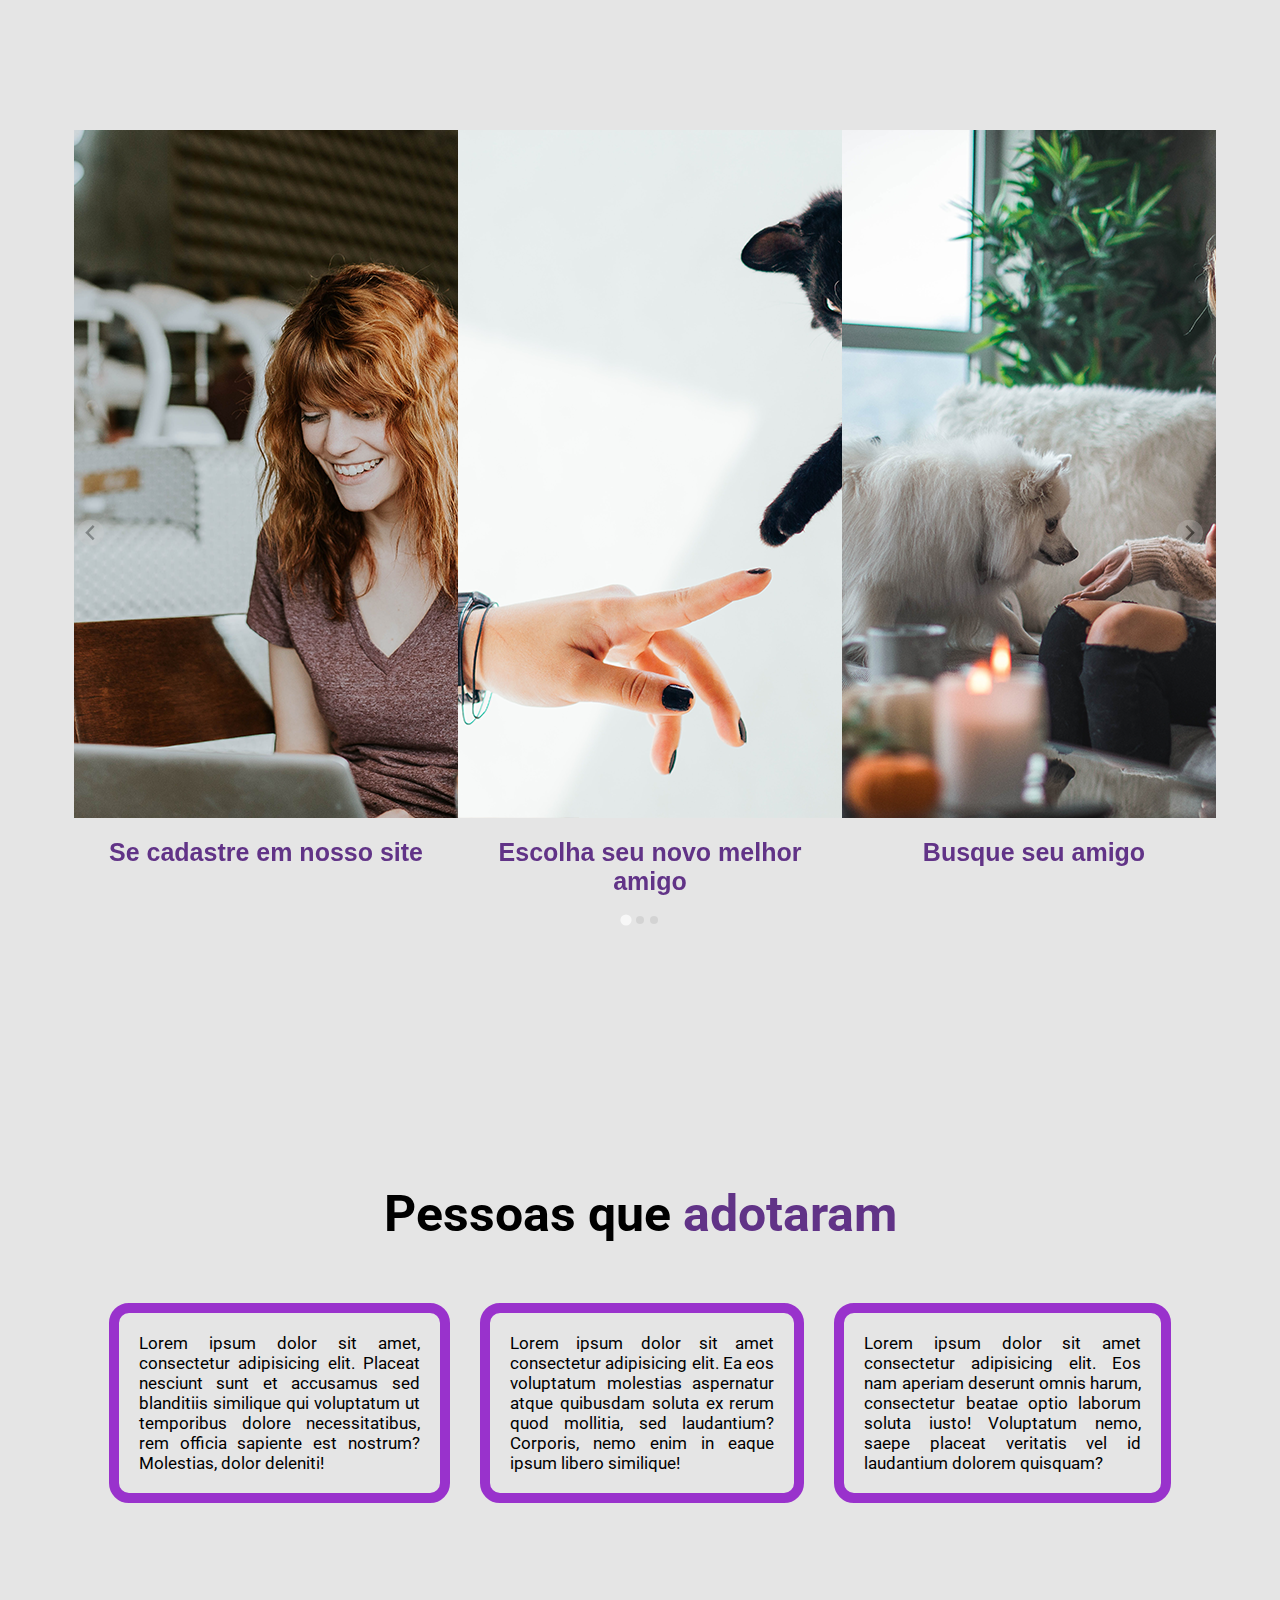
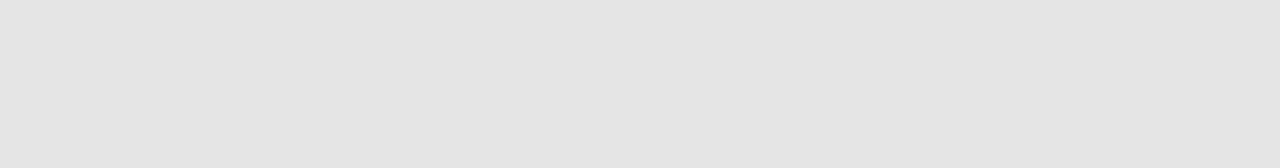
==== commit c9a7721c: "mudanças no index novamente" ====
--- a/index.html
+++ b/index.html
@@ -1,6 +1,5 @@
 <!DOCTYPE html>
 <html lang="pt-br">
-
 <head>
     <meta charset="UTF-8">
     <meta http-equiv="X-UA-Compatible" content="IE=edge">
@@ -18,11 +17,11 @@
     <title>Melhor amigo</title>
 </head>
 <body>
-    <div class="navbar">
-        <header>
+    <header>
+        <div class="navbar">
             <nav>
-                <a class="logo" href="index.html">
-                    <img src="./imagens/logo2.png" alt="">
+                <a class="logo" href="#">
+                    <img src="./imagens/logo2.png" alt="" style="width: 200px;">
                 </a>
                 <div class="mobile-menu">
                     <div class="line1"></div>
@@ -35,12 +34,11 @@
                     <li><a href="./pages/login.html">Quero divulgar um animal</a></li>
                     <li><a href="./pages/login.html">Entrar</a></li>
                     <li><a href="./pages/cadastro.html">Cadastre-se</a></li>
-
                 </ul>
             </nav>
-        </header>
-        <script src="./barra_navegação/mobile_navbar.js"></script>
-    </div>
+            <script src="./barra_navegação/mobile_navbar.js"></script>
+        </div>
+    </header>
     <div class="header">
         <p> As melhores amizades</p>
         <a href="./pages/mostroario.html">
@@ -60,19 +58,19 @@
             <div class="splide__track">
                 <ul class="splide__list">
                     <li class="splide__slide">
-                        <a href="pages/login.html">
+                        <a href="/pages/login.html">
                             <img src="imagens/Slide 1.png">
                             <h2 style="text-align: center; position: relative; left: 10px; padding: 10px; margin: 10px;">Se cadastre em nosso site</h2>
                         </a>
                     </li>
                     <li class="splide__slide">
-                        <a href="pages/mostroario.html">
+                        <a href="#">
                             <img src="imagens/Slide 2.png">
                             <h2 style="text-align: center; position: relative; left: 10px; padding: 10px; margin: 10px;">Escolha seu novo melhor amigo</h2>
                         </a>
                     </li>
                     <li class="splide__slide">
-                        <a href="pages/mostroario.html">
+                        <a href="#">
                             <img src="imagens/Slide 3.png">
                             <h2 style="text-align: center; position: relative; left: 10px; padding: 10px; margin: 10px;">Busque seu amigo</h2>
                         </a>
--- a/styles/styles.css
+++ b/styles/styles.css
@@ -169,67 +169,6 @@
   overflow-x: hidden;
 }
 
-.navbar nav {
-  z-index: 1;
-  display: -webkit-box;
-  display: -ms-flexbox;
-  display: flex;
-  -ms-flex-pack: distribute;
-      justify-content: space-around;
-  -webkit-box-align: center;
-      -ms-flex-align: center;
-          align-items: center;
-  background-color: white;
-  height: 12vh;
-  width: 100%;
-  position: absolute;
-  top: 0;
-}
-
-.navbar .logo {
-  margin-left: 0px;
-}
-
-.navbar .mobile-menu {
-  display: none;
-  cursor: pointer;
-}
-
-.navbar .mobile-menu div {
-  width: 32px;
-  height: 2px;
-  background-color: #000000;
-  margin: 8px;
-}
-
-.navbar a.hover {
-  opacity: 0.7;
-}
-
-.navbar .nav-list2 {
-  list-style: none;
-  display: -webkit-box;
-  display: -ms-flexbox;
-  display: flex;
-}
-
-.navbar .nav-list2 li {
-  letter-spacing: 0px;
-  margin-left: 32px;
-  font-size: 15px;
-}
-
-.navbar .nav-list2 li a {
-  font-family: 'Poppins', sans-serif;
-  font-size: 15px;
-}
-
-.navbar a {
-  color: #000000;
-  text-decoration: none;
-  margin-top: 70px;
-}
-
 /* estilo dos cards */
 .cards {
   display: -webkit-box;
@@ -274,75 +213,6 @@
   color: #613387;
   text-transform: uppercase;
   margin-bottom: 5px;
-}
-
-/* adaptação da barra de navegação para celular ou tablet */
-@media (max-width: 768px) {
-  .navbar .nav-list2 {
-    z-index: 1;
-    position: absolute;
-    top: 8vh;
-    right: 0;
-    width: 50vw;
-    height: 95vh;
-    position: fixed;
-    background-color: #DDA0DD;
-    -webkit-box-orient: vertical;
-    -webkit-box-direction: normal;
-        -ms-flex-direction: column;
-            flex-direction: column;
-    -webkit-box-align: center;
-        -ms-flex-align: center;
-            align-items: center;
-    -ms-flex-pack: distribute;
-        justify-content: space-around;
-    -webkit-transform: translate(100%);
-            transform: translate(100%);
-    -webkit-transition: -webkit-transform 0.3 ease-in;
-    transition: -webkit-transform 0.3 ease-in;
-    transition: transform 0.3 ease-in;
-    transition: transform 0.3 ease-in, -webkit-transform 0.3 ease-in;
-  }
-  .navbar .nav-list2 li {
-    margin-left: 0;
-    opacity: 0;
-  }
-  .navbar .nav-list2 .mobile-menu {
-    display: block;
-  }
-  .navbar .mobile-menu {
-    display: block;
-  }
-  .navbar .nav-list.active {
-    -webkit-transform: translate(0);
-            transform: translate(0);
-  }
-}
-
-@-webkit-keyframes navLinkFade {
-  from {
-    opacity: 0;
-    -webkit-transform: translate(50px);
-            transform: translate(50px);
-  }
-  to {
-    opacity: 1;
-    -webkit-transform: translateX(0);
-            transform: translateX(0);
-  }
-}
-
-@keyframes navLinkFade {
-  from {
-    opacity: 0;
-    -webkit-transform: translate(50px);
-            transform: translate(50px);
-  }
-  to {
-    opacity: 1;
-    -webkit-transform: translateX(0);
-            transform: translateX(0);
-  }
 }
 
 /*-----------------Fim mostroario-----------------*/
@@ -468,7 +338,6 @@
 /*Menu*/
 .navbar nav {
   z-index: 1;
-  position: fixed;
   display: -webkit-box;
   display: -ms-flexbox;
   display: flex;
@@ -480,14 +349,12 @@
   background-color: white;
   height: 12vh;
   width: 100%;
+  position: absolute;
+  top: 0;
 }
 
 .navbar .logo {
   margin-left: 0px;
-}
-
-.navbar .logo img {
-  width: 270px;
 }
 
 .navbar .mobile-menu {
@@ -498,7 +365,7 @@
 .navbar .mobile-menu div {
   width: 32px;
   height: 2px;
-  background-color: black;
+  background-color: #000000;
   margin: 8px;
 }
 
@@ -516,6 +383,7 @@
 .navbar .nav-list li {
   letter-spacing: 0px;
   margin-left: 32px;
+  font-size: 15px;
 }
 
 .navbar .nav-list li a {
@@ -638,6 +506,15 @@
 .container .about .splide {
   z-index: 0;
   margin: 50px 0 !important;
+}
+
+.container .about .splide__pagination {
+  counter-reset: pagination-num;
+}
+
+.container .about .splide__pagination__page:before {
+  counter-increment: pagination-num;
+  content: counter(pagination-num);
 }
 
 .container .area_comentarios {
@@ -707,6 +584,23 @@
     -webkit-transform: translate(0);
             transform: translate(0);
   }
+  .area_comentarios .comentarios {
+    -ms-flex-wrap: wrap;
+        flex-wrap: wrap;
+  }
+}
+
+@-webkit-keyframes navLinkFade {
+  from {
+    opacity: 0;
+    -webkit-transform: translate(50px);
+            transform: translate(50px);
+  }
+  to {
+    opacity: 1;
+    -webkit-transform: translateX(0);
+            transform: translateX(0);
+  }
 }
 
 @keyframes navLinkFade {
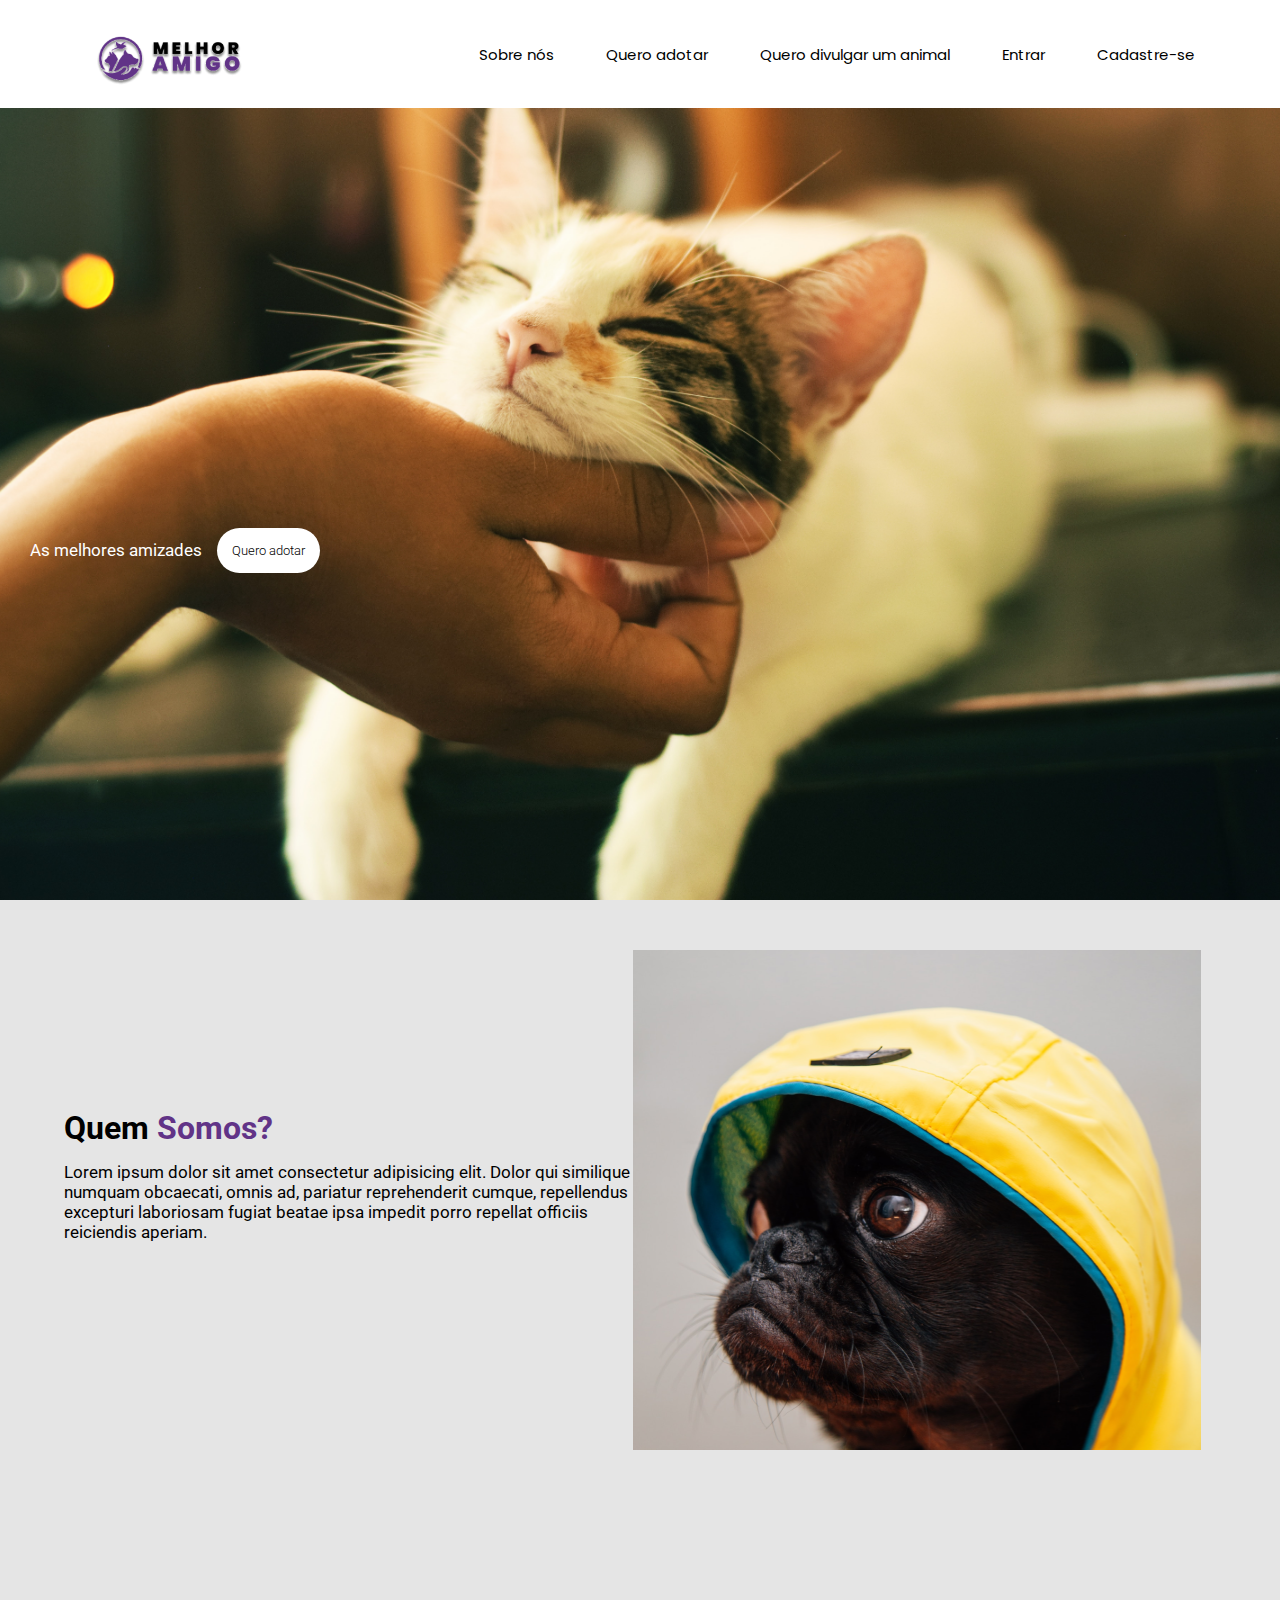
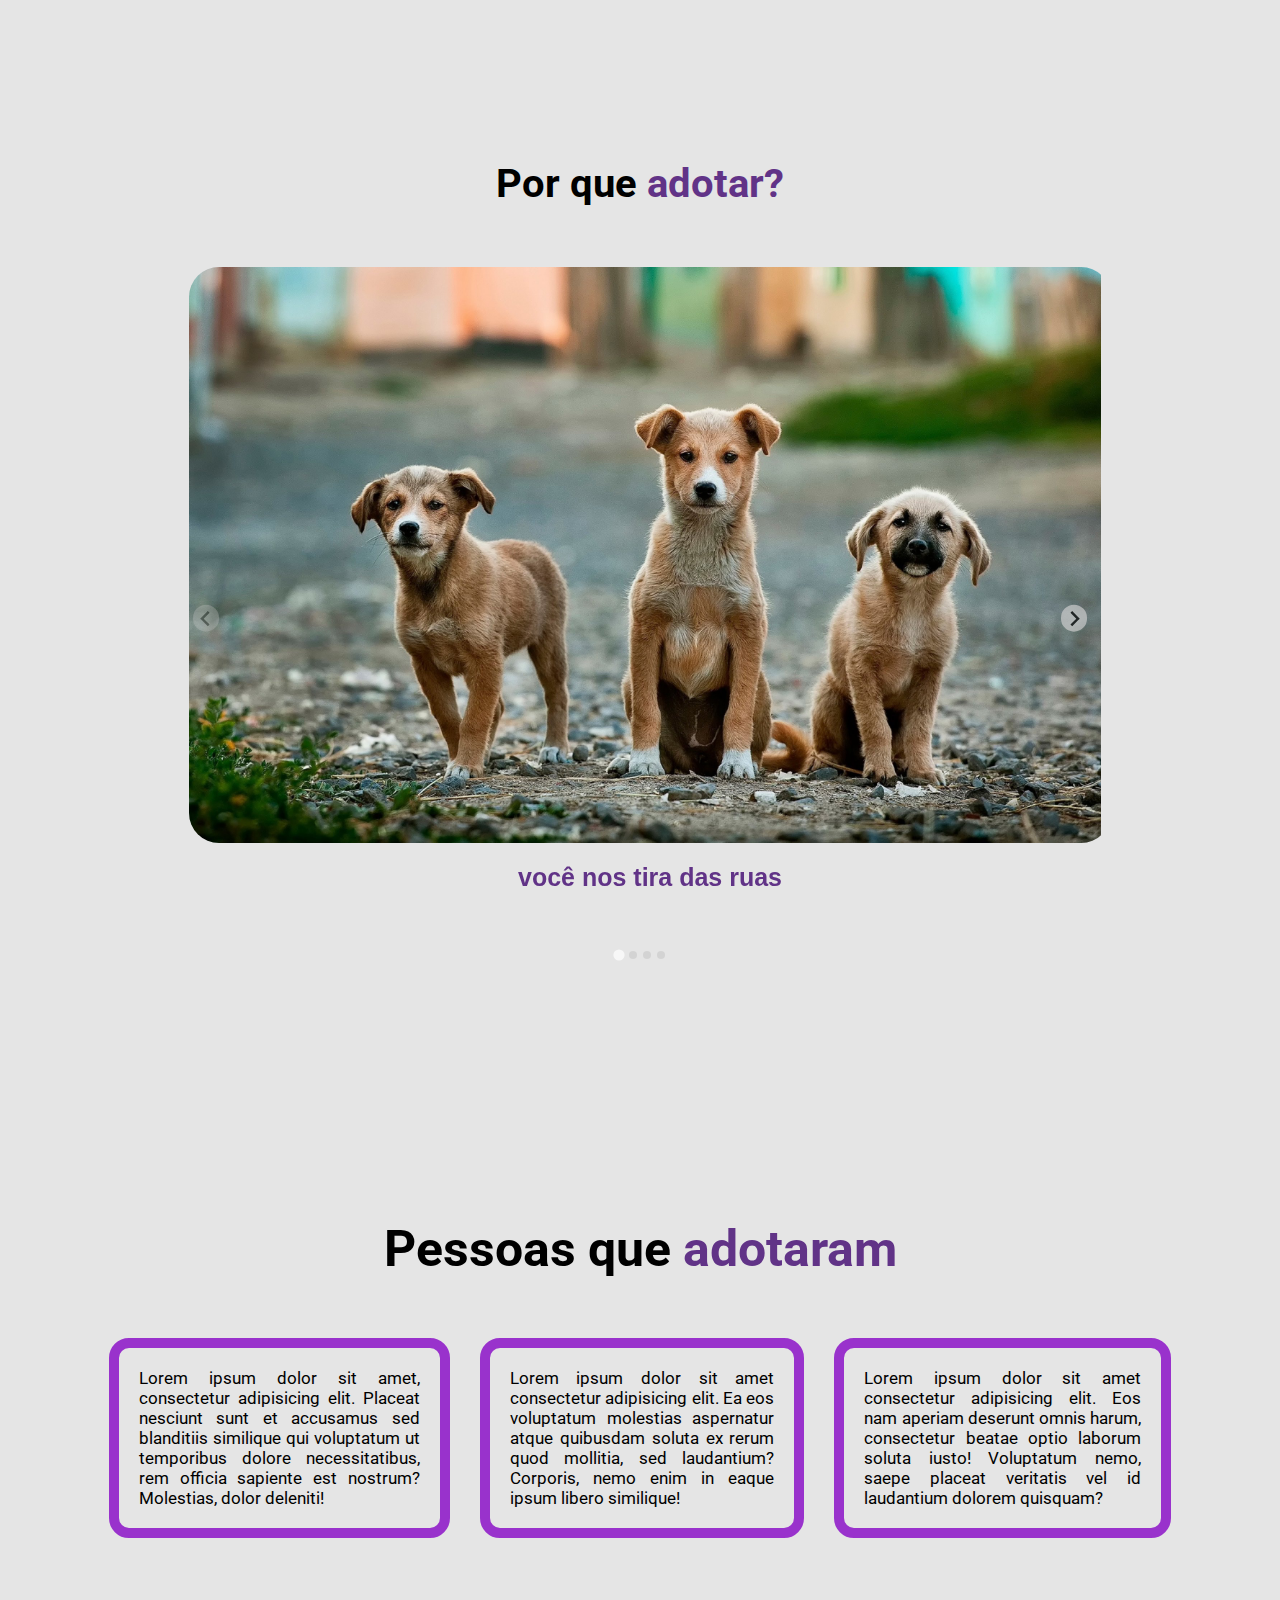
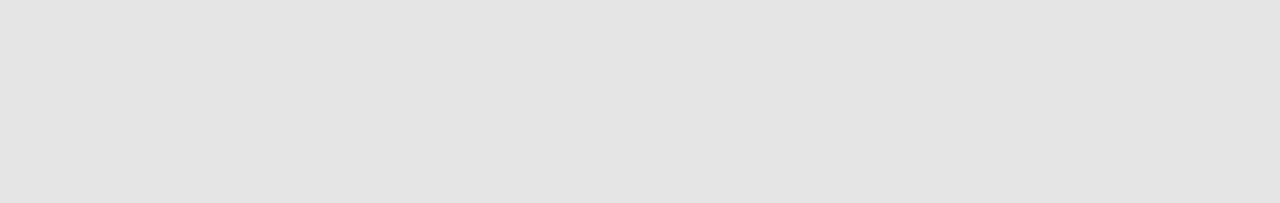
==== commit a72b0d2b: "ajustes no carrosel" ====
--- a/index.html
+++ b/index.html
@@ -54,30 +54,41 @@
             <div class="lado_imagem">
             </div>
         </section>
-        <section class="splide" style="margin: 50px 0;" aria-label="Splide Basic HTML Example">
-            <div class="splide__track">
-                <ul class="splide__list">
-                    <li class="splide__slide">
-                        <a href="/pages/login.html">
-                            <img src="imagens/Slide 1.png">
-                            <h2 style="text-align: center; position: relative; left: 10px; padding: 10px; margin: 10px;">Se cadastre em nosso site</h2>
-                        </a>
-                    </li>
-                    <li class="splide__slide">
-                        <a href="#">
-                            <img src="imagens/Slide 2.png">
-                            <h2 style="text-align: center; position: relative; left: 10px; padding: 10px; margin: 10px;">Escolha seu novo melhor amigo</h2>
-                        </a>
-                    </li>
-                    <li class="splide__slide">
-                        <a href="#">
-                            <img src="imagens/Slide 3.png">
-                            <h2 style="text-align: center; position: relative; left: 10px; padding: 10px; margin: 10px;">Busque seu amigo</h2>
-                        </a>
-                    </li>
-
-                </ul>
-            </div>
+        <div class="titulo_carrosel">
+            <h1>Por que <span class="destaque">adotar?</span></h1>
+        </div>
+        <section class="carrosel">
+            <section class="splide"  aria-label="Splide Basic HTML Example">
+                <div class="splide__track">
+                    <ul class="splide__list">
+                        <li class="splide__slide">
+                            <a href="#">
+                                <img src="imagens/cachorro_rua.jpg">
+                                <h2 style="text-align: center; position: relative; left: 10px; padding: 10px; margin: 10px;">você nos tira das ruas</h2>
+                            </a>
+                        </li>
+                        <li class="splide__slide">
+                            <a href="#">
+                                <img src="imagens/cachorro e cara.jpg">
+                                <h2 style="text-align: center; position: relative; left: 10px; padding: 10px; margin: 10px;">seremos grandes companheiros por toda a vida </h2>
+                            </a>
+                        </li>
+                        <li class="splide__slide">
+                            <a href="#">
+                                <img src="imagens/cachorro_idosa.jpg">
+                                <h2 style="text-align: center; position: relative; left: 10px; padding: 10px; margin: 10px;">estarei sempre ao seu lado</h2>
+                            </a>
+                        </li>
+                        <li class="splide__slide">
+                            <a href="#">
+                                <img src="imagens/cachorro_flor.jpg">
+                                <h2 style="text-align: center; position: relative; left: 10px; padding: 10px; margin: 10px;">posso fazer parte de sua familia?</h2>
+                            </a>
+                        </li>
+    
+                    </ul>
+                </div>
+            </section>
         </section>
         <div class="area_comentarios">
             <h1>Pessoas que <span class="destaque">adotaram</span></h1>
@@ -110,8 +121,11 @@
 <script>
     new Splide('.splide').mount();
     var splide = new Splide('.splide', {
-        perPage: 3,
-        rewind: true,
+        perPage: 1,
+        padding: 0,
+        cover      : true,
+        heightRatio: 0.5,
+        type:loop,
         breakpoints: {
             770: {
                 perPage: 2,
--- a/styles/styles.css
+++ b/styles/styles.css
@@ -442,9 +442,39 @@
   max-width: 1200px;
   width: 90%;
   margin: 0 auto;
-  padding-top: 80px;
+  padding-top: 50px;
+  /* carrosel */
   /*------Sessão sobre nós-------*/
   /* comentarios */
+}
+
+.container .titulo_carrosel {
+  padding: 60px;
+  text-align: center;
+}
+
+.container .titulo_carrosel h1 {
+  font-size: 40px;
+}
+
+.container .carrosel {
+  margin: 0 auto;
+  width: 80%;
+  display: -webkit-box;
+  display: -ms-flexbox;
+  display: flex;
+  -webkit-box-align: center;
+      -ms-flex-align: center;
+          align-items: center;
+}
+
+.container .carrosel .splide__slide img {
+  border-radius: 30px;
+  width: 100%;
+  padding: 0;
+  height: auto;
+  -o-object-fit: cover;
+     object-fit: cover;
 }
 
 .container .about {
@@ -465,7 +495,6 @@
           flex-direction: row;
   margin-right: 15px;
   margin-bottom: 250px;
-  /* carrosel */
 }
 
 .container .about .lado_texto {
@@ -501,20 +530,6 @@
     width: 100%;
     height: 400px;
   }
-}
-
-.container .about .splide {
-  z-index: 0;
-  margin: 50px 0 !important;
-}
-
-.container .about .splide__pagination {
-  counter-reset: pagination-num;
-}
-
-.container .about .splide__pagination__page:before {
-  counter-increment: pagination-num;
-  content: counter(pagination-num);
 }
 
 .container .area_comentarios {
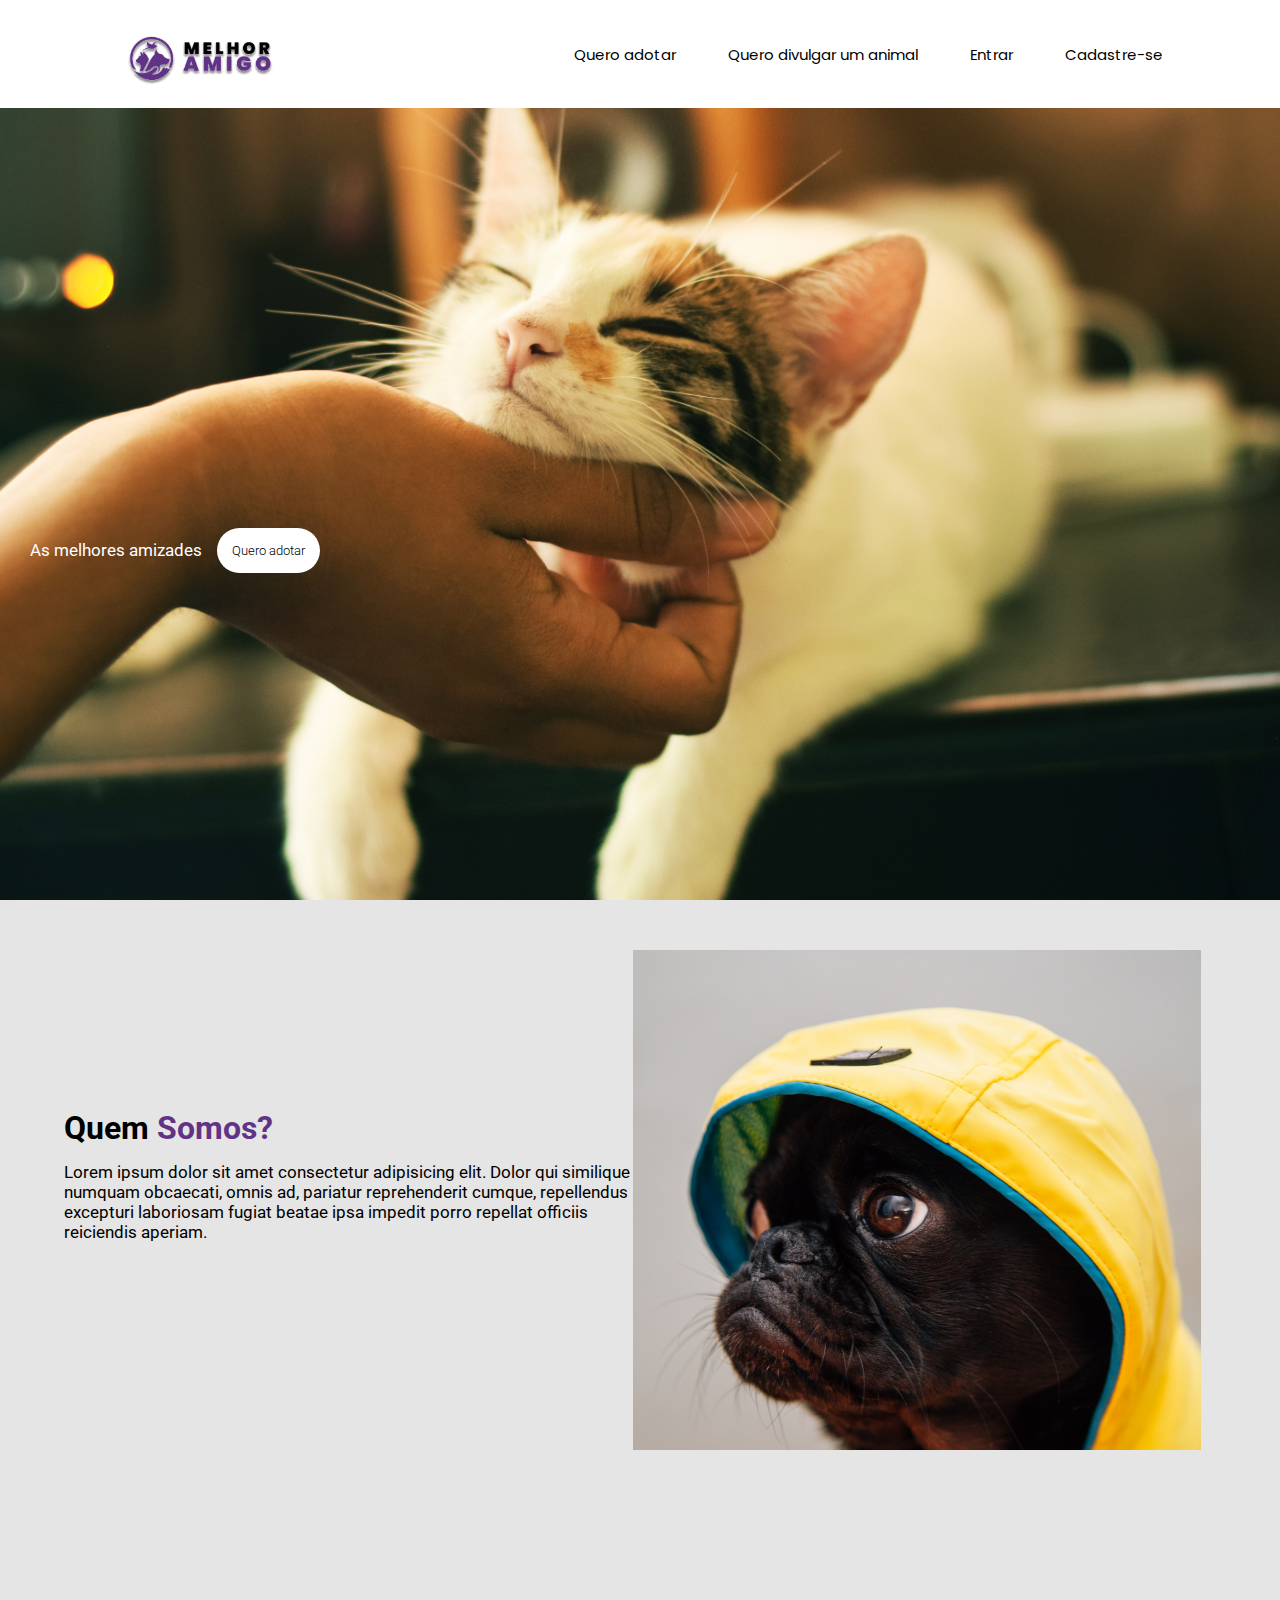
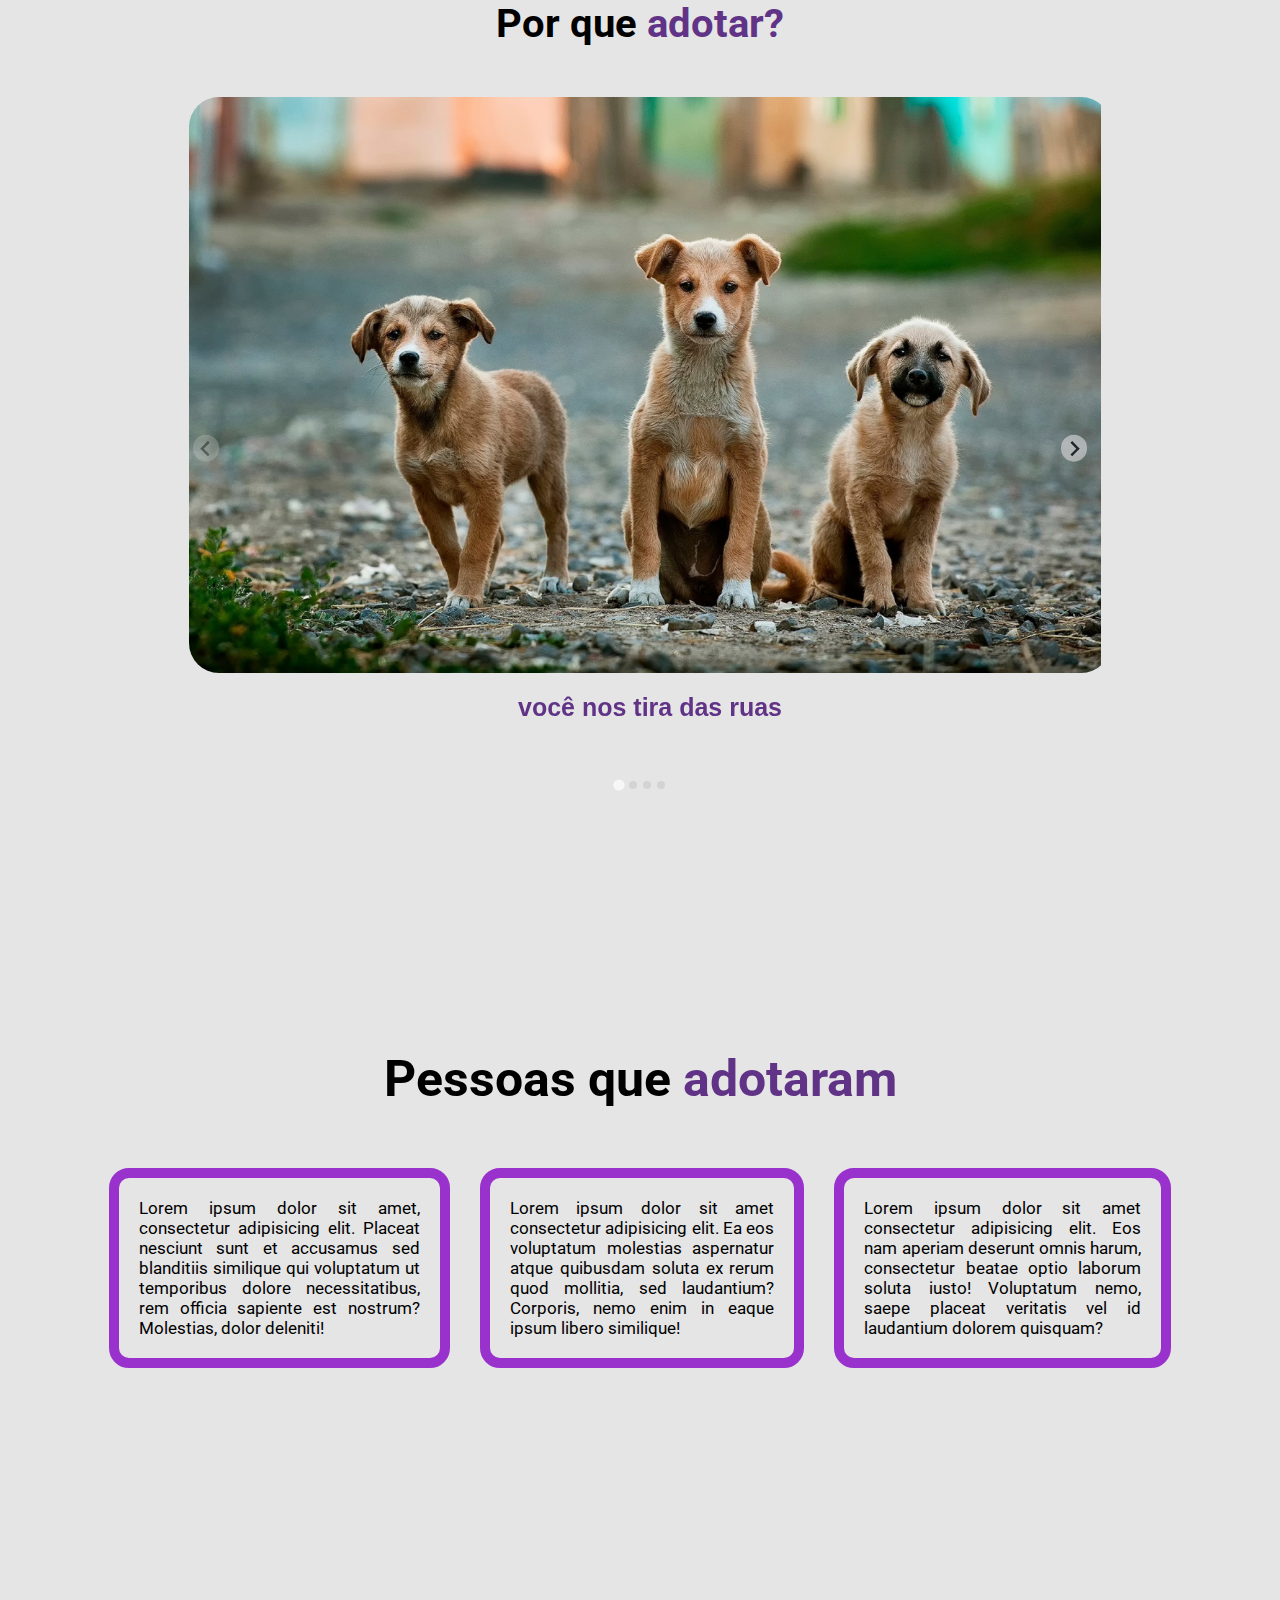
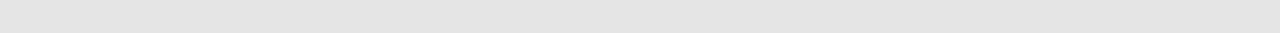
==== commit a6922039: "ajustes nas partes de link" ====
--- a/index.html
+++ b/index.html
@@ -29,7 +29,6 @@
                     <div class="line3"></div>
                 </div>
                 <ul class="nav-list">
-                    <li><a href="#">Sobre nós</a></li>
                     <li><a href="./pages/mostroario.html">Quero adotar</a></li>
                     <li><a href="./pages/login.html">Quero divulgar um animal</a></li>
                     <li><a href="./pages/login.html">Entrar</a></li>
@@ -62,25 +61,25 @@
                 <div class="splide__track">
                     <ul class="splide__list">
                         <li class="splide__slide">
-                            <a href="#">
+                            <a href="/pages/mostroario.html">
                                 <img src="imagens/cachorro_rua.jpg">
                                 <h2 style="text-align: center; position: relative; left: 10px; padding: 10px; margin: 10px;">você nos tira das ruas</h2>
                             </a>
                         </li>
                         <li class="splide__slide">
-                            <a href="#">
+                            <a href="/pages/mostroario.html">
                                 <img src="imagens/cachorro e cara.jpg">
                                 <h2 style="text-align: center; position: relative; left: 10px; padding: 10px; margin: 10px;">seremos grandes companheiros por toda a vida </h2>
                             </a>
                         </li>
                         <li class="splide__slide">
-                            <a href="#">
+                            <a href="/pages/mostroario.html">
                                 <img src="imagens/cachorro_idosa.jpg">
                                 <h2 style="text-align: center; position: relative; left: 10px; padding: 10px; margin: 10px;">estarei sempre ao seu lado</h2>
                             </a>
                         </li>
                         <li class="splide__slide">
-                            <a href="#">
+                            <a href="/pages/mostroario.html">
                                 <img src="imagens/cachorro_flor.jpg">
                                 <h2 style="text-align: center; position: relative; left: 10px; padding: 10px; margin: 10px;">posso fazer parte de sua familia?</h2>
                             </a>
--- a/styles/styles.css
+++ b/styles/styles.css
@@ -449,7 +449,7 @@
 }
 
 .container .titulo_carrosel {
-  padding: 60px;
+  padding: 50px;
   text-align: center;
 }
 
@@ -494,7 +494,7 @@
       -ms-flex-direction: row;
           flex-direction: row;
   margin-right: 15px;
-  margin-bottom: 250px;
+  margin-bottom: 100px;
 }
 
 .container .about .lado_texto {
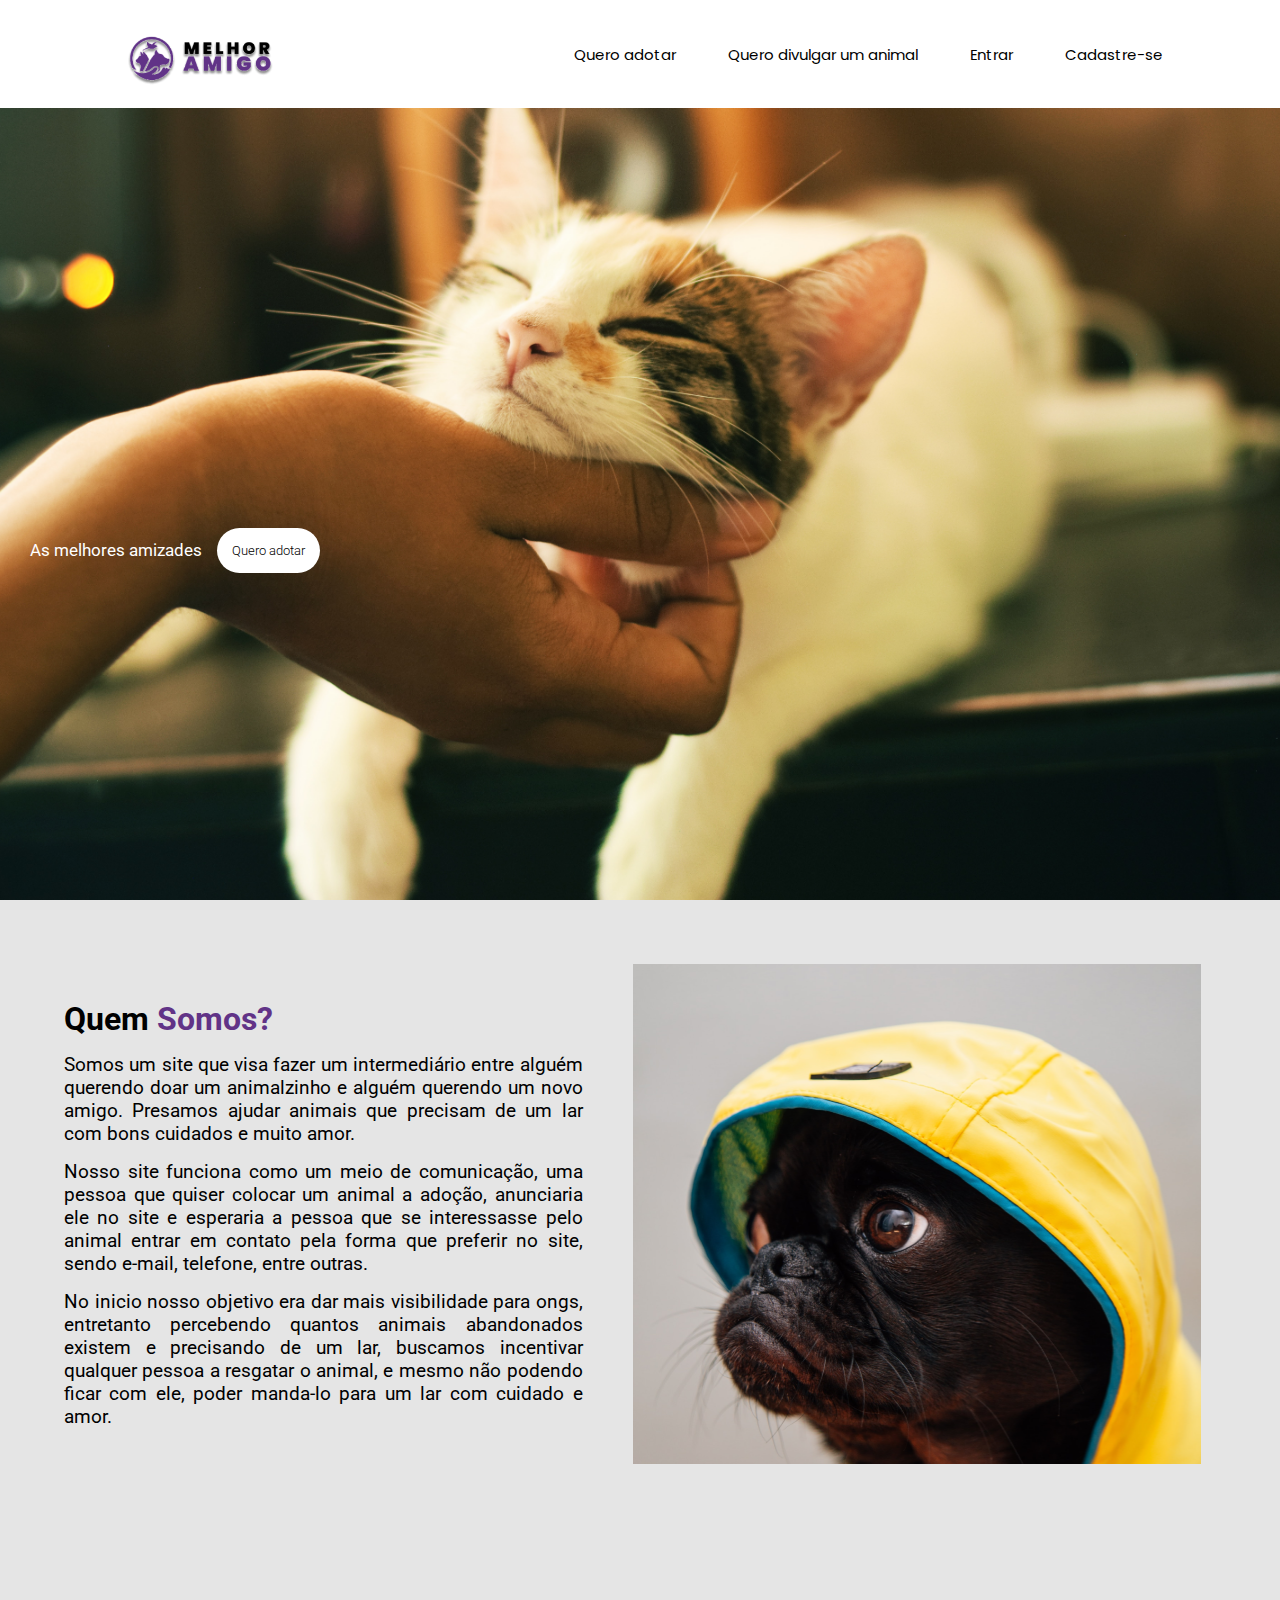
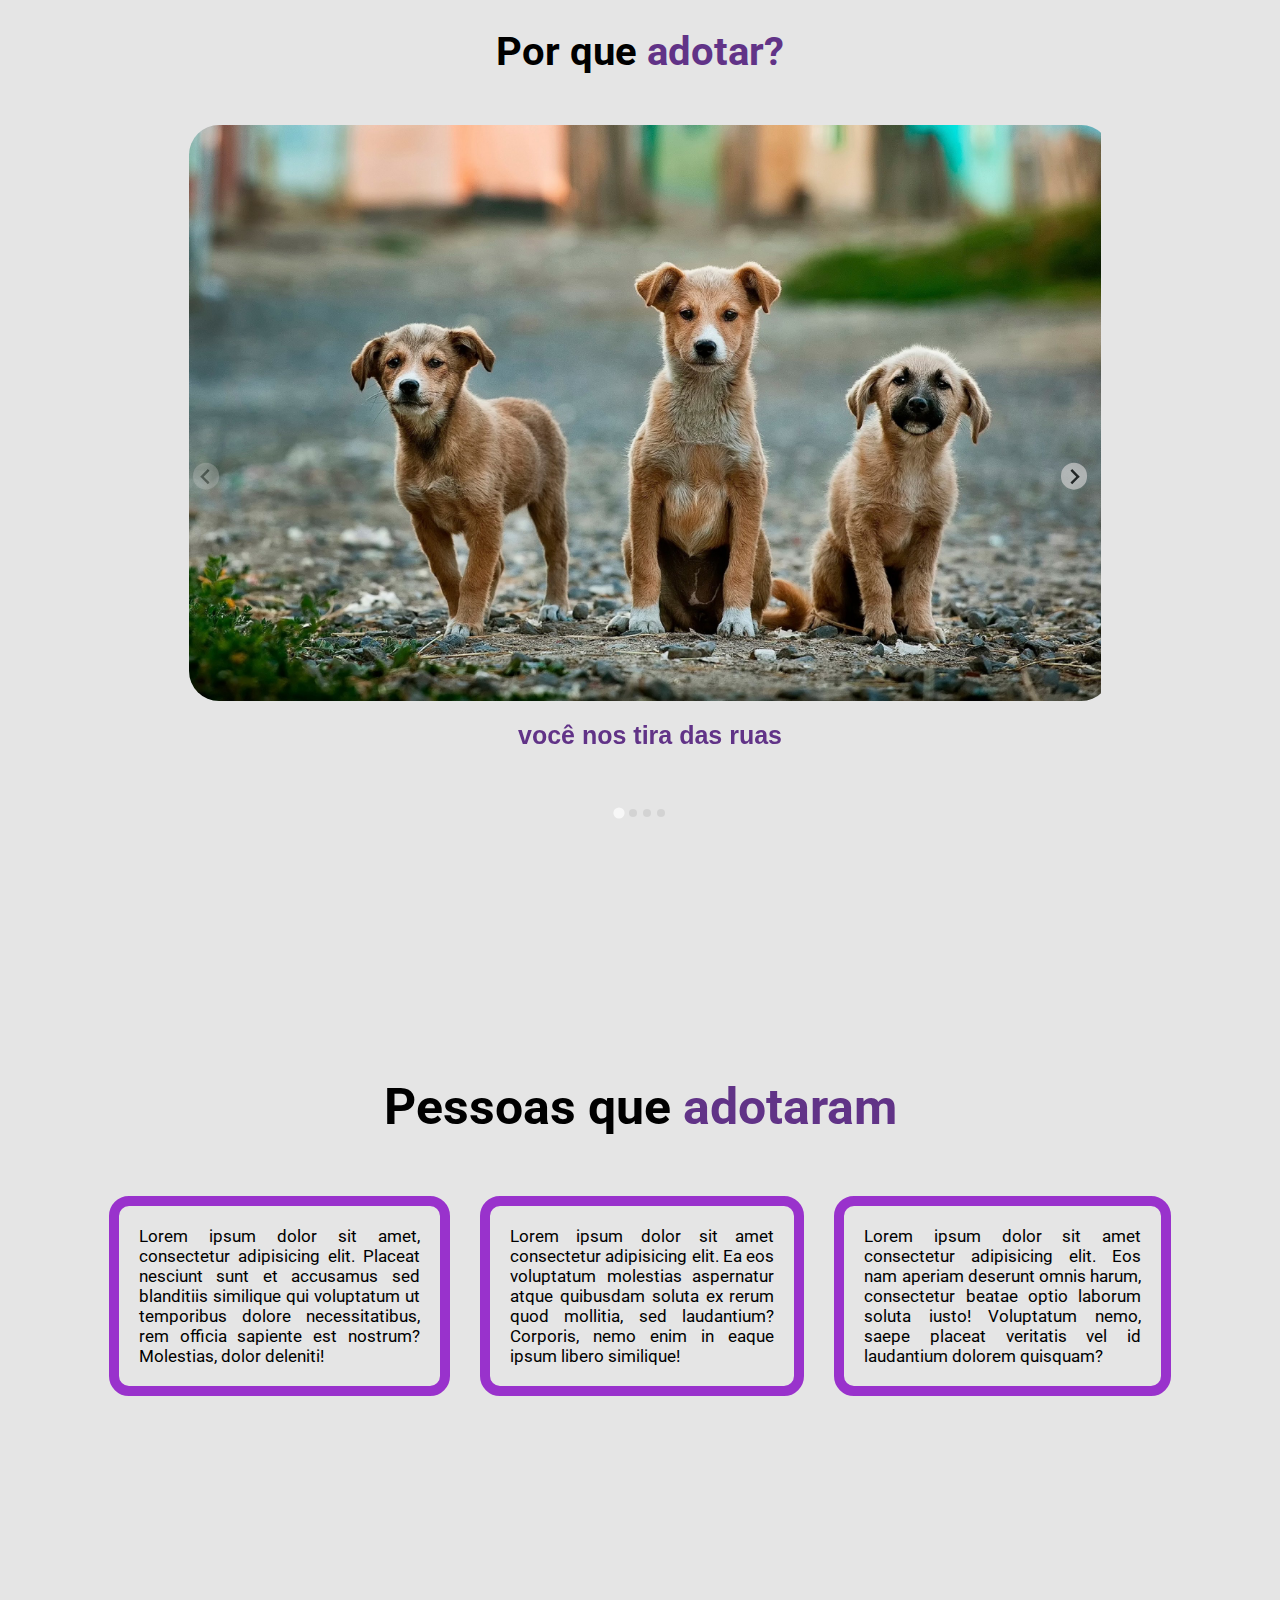
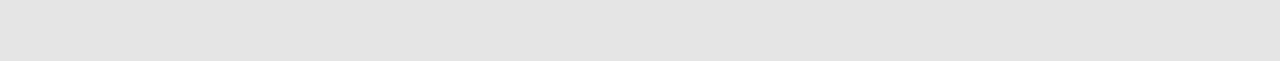
==== commit 70bb1a24: "ajustes na pagina de recuperar senha" ====
--- a/index.html
+++ b/index.html
@@ -48,7 +48,9 @@
         <section class="about">
             <div class="lado_texto">
                 <h1>Quem <span class="destaque">Somos?</span></h1>
-                <p>Lorem ipsum dolor sit amet consectetur adipisicing elit. Dolor qui similique numquam obcaecati, omnis ad, pariatur reprehenderit cumque, repellendus excepturi laboriosam fugiat beatae ipsa impedit porro repellat officiis reiciendis aperiam.</p>
+                <p>Somos um site que visa fazer um intermediário entre alguém querendo doar um animalzinho e alguém querendo um novo amigo. Presamos ajudar animais que precisam de um lar com bons cuidados e muito amor.</p>
+                <p>Nosso site funciona como um meio de comunicação, uma pessoa que quiser colocar um animal a adoção, anunciaria ele no site e esperaria a pessoa que se interessasse pelo animal entrar em contato pela forma que preferir no site, sendo e-mail, telefone, entre outras.</p>
+                <p>No inicio nosso objetivo era dar mais visibilidade para ongs, entretanto percebendo quantos animais abandonados existem e precisando de um lar, buscamos incentivar qualquer pessoa a resgatar o animal, e mesmo não podendo ficar com ele, poder manda-lo para um lar com cuidado e amor.</p>
             </div>
             <div class="lado_imagem">
             </div>
--- a/styles/styles.css
+++ b/styles/styles.css
@@ -501,6 +501,9 @@
   width: 50%;
   min-width: 500px;
   padding-bottom: 50px;
+  padding-right: 50px;
+  padding-top: 50px;
+  text-align: justify;
 }
 
 @media (max-width: 768px) {
@@ -516,6 +519,7 @@
 
 .container .about .lado_texto p {
   margin-top: 15px;
+  font-size: larger;
 }
 
 .container .about .lado_imagem {
